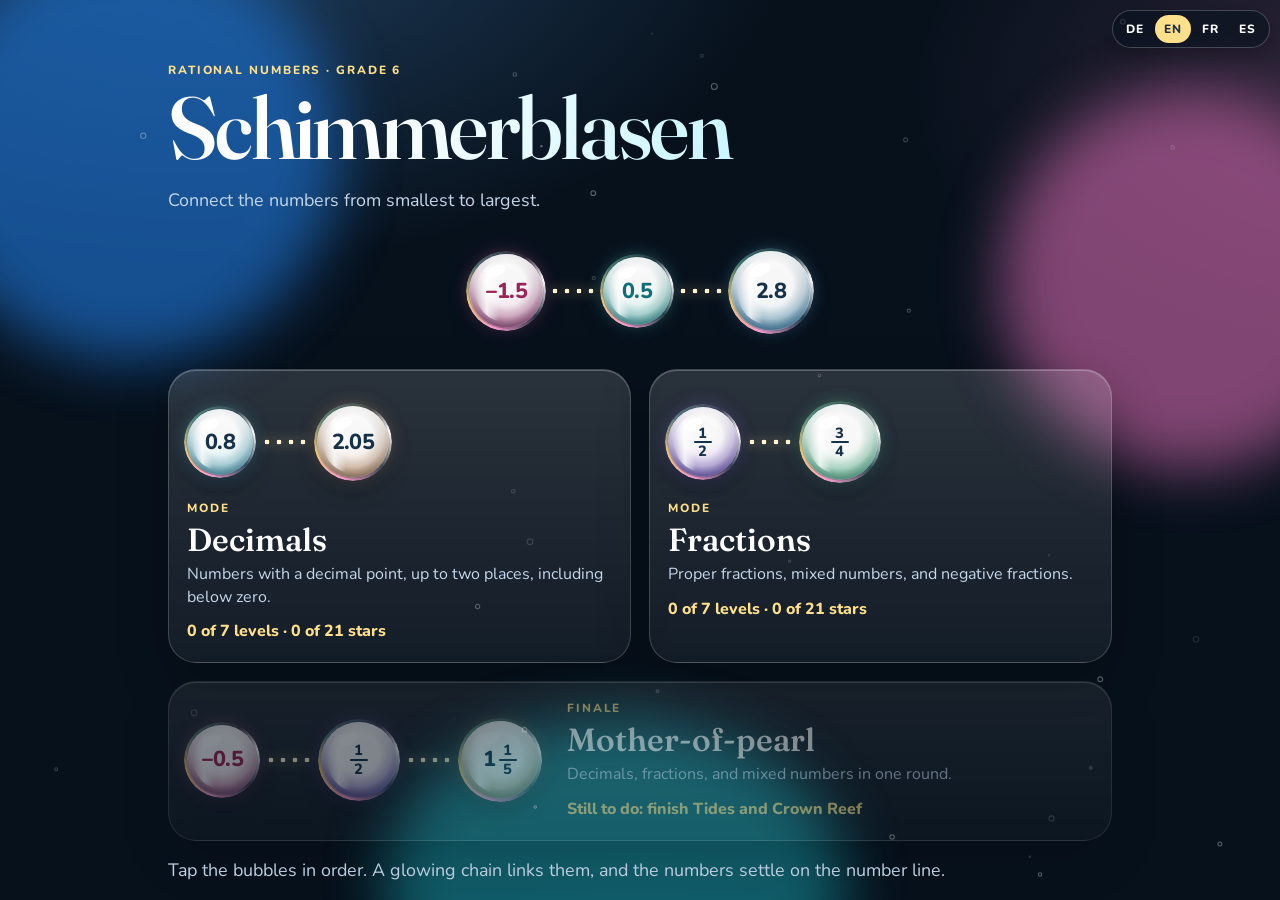
==== Schimmerblasen.html @ 58dea44d "Stelle Schimmerblasen mehrsprachig bereit. Deutsch bleibt die Ausgangssprache. Englisch, Französisch" ====
<!DOCTYPE html>
<!-- Schimmerblasen, eine Datei. Funktioniert ohne weitere Dateien und ohne Internet.
     Schriften: Fraunces (Copyright 2018 The Fraunces Project Authors) und
     Nunito (Copyright 2014 The Nunito Project Authors), SIL Open Font License 1.1.
     https://openfontlicense.org -->
<html lang="de">
<head>
  <meta charset="utf-8">
  <meta name="viewport" content="width=device-width, initial-scale=1">
  <title>Schimmerblasen</title>
  <meta name="description" content="Rationale Zahlen von klein nach groß verbinden. Dezimalzahlen und Brüche, Klasse 6.">
  <link rel="icon" href="data:image/svg+xml,%3Csvg xmlns='http://www.w3.org/2000/svg' viewBox='0 0 32 32'%3E%3Ccircle cx='16' cy='16' r='12' fill='%23e8f7ff' stroke='%23f4c7e4' stroke-width='2'/%3E%3C/svg%3E">
  <style>
@font-face {
  font-family: 'Fraunces';
  font-style: normal;
  font-weight: 100 900;
  font-display: swap;
  src: url([data-uri]) format('woff2');
  unicode-range: U+0000-00FF, U+0131, U+0152-0153, U+02BB-02BC, U+02C6, U+02DA, U+02DC, U+0304, U+0308, U+0329, U+2000-206F, U+20AC, U+2122, U+2191, U+2193, U+2212, U+2215, U+FEFF, U+FFFD;
}
@font-face {
  font-family: 'Nunito';
  font-style: normal;
  font-weight: 200 1000;
  font-display: swap;
  src: url([data-uri]) format('woff2');
  unicode-range: U+0000-00FF, U+0131, U+0152-0153, U+02BB-02BC, U+02C6, U+02DA, U+02DC, U+0304, U+0308, U+0329, U+2000-206F, U+20AC, U+2122, U+2191, U+2193, U+2212, U+2215, U+FEFF, U+FFFD;
}
:root {
  --ink: #f4f8ff;
  --muted: #c5d6ea;
  --gold: #ffe08a;
  --deep: #07111c;
  --font: "Nunito", "Segoe UI", sans-serif;
  --display: "Fraunces", "Palatino Linotype", Palatino, Georgia, serif;
  color-scheme: dark;
}

* { box-sizing: border-box; }

html, body { height: 100%; }

body {
  margin: 0;
  font-family: var(--font);
  color: var(--ink);
  background:
    radial-gradient(1000px 600px at 15% -10%, rgba(80, 150, 220, .35), transparent 60%),
    radial-gradient(900px 520px at 110% 10%, rgba(210, 120, 180, .22), transparent 55%),
    radial-gradient(800px 500px at 50% 120%, rgba(40, 120, 140, .28), transparent 50%),
    var(--deep);
  overflow: hidden;
}

button { font: inherit; cursor: pointer; }
button:disabled { cursor: default; }

:focus-visible {
  outline: 2px solid var(--gold);
  outline-offset: 3px;
}

#motes, .sky { position: fixed; inset: 0; pointer-events: none; }
#motes { z-index: 0; }
.sky { z-index: 0; overflow: hidden; }

.orb {
  position: absolute;
  border-radius: 50%;
  filter: blur(30px);
  opacity: .7;
  animation: drift 32s ease-in-out infinite;
}
.o1 { width: 420px; height: 420px; left: -80px; top: -60px; background: #1d6cc4; }
.o2 { width: 380px; height: 380px; right: -100px; top: 10%; background: #b45c98; animation-delay: -10s; }
.o3 { width: 460px; height: 320px; left: 30%; bottom: -140px; background: #147a86; animation-delay: -18s; }

@keyframes drift {
  0%, 100% { transform: translate(0, 0) scale(1); }
  50% { transform: translate(24px, 18px) scale(1.06); }
}

.screen { position: relative; z-index: 1; height: 100dvh; overflow-x: hidden; overflow-y: auto; }
.screen[hidden] { display: none !important; }

.home-wrap, .levels-wrap {
  width: auto;
  max-width: 980px;
  margin: 0 auto;
  padding: 62px 18px 48px;
}

.eyebrow, .kicker {
  margin: 0;
  letter-spacing: .16em;
  text-transform: uppercase;
  font-size: .74rem;
  font-weight: 800;
  color: var(--gold);
}

h1 {
  margin: 8px 0 0;
  font-family: var(--display);
  font-weight: 560;
  font-size: clamp(3rem, 8vw, 5.5rem);
  max-width: 100%;
  letter-spacing: -0.03em;
  line-height: .95;
  background: linear-gradient(100deg, #fff 10%, #c8f6ff 35%, #ffe6a6 55%, #ffc4e4 78%, #fff 95%);
  background-size: 180% 100%;
  -webkit-background-clip: text;
  background-clip: text;
  color: transparent;
  animation: titleShift 10s ease-in-out infinite;
}

@keyframes titleShift {
  0%, 100% { background-position: 0% 50%; }
  50% { background-position: 100% 50%; }
}

.lead, .how, .fine {
  color: var(--muted);
  font-size: 1.12rem;
  line-height: 1.45;
}

.lead { max-width: 36rem; }

.demo {
  display: flex;
  align-items: center;
  justify-content: center;
  gap: 6px;
  min-height: 120px;
  margin: 8px 0 18px;
}

.demo-link {
  width: 48px;
  height: 10px;
  background: radial-gradient(circle, #fff6d2 2.2px, transparent 2.6px) left center / 12px 10px repeat-x;
  filter: drop-shadow(0 0 6px rgba(255, 220, 150, .8));
}

.modes {
  display: grid;
  grid-template-columns: 1fr 1fr;
  gap: 18px;
  margin-top: 8px;
}

.mode-card {
  text-align: left;
  color: white;
  border-radius: 28px;
  padding: 18px 18px 20px;
  background: linear-gradient(180deg, rgba(255,255,255,.14), rgba(255,255,255,.05));
  border: 1px solid rgba(255,255,255,.18);
  box-shadow: 0 18px 50px rgba(0,0,0,.28), inset 0 1px 0 rgba(255,255,255,.25);
  display: flex;
  flex-direction: column;
  gap: 4px;
  transition: transform .2s ease, border-color .2s ease;
}
.mode-card:hover { transform: translateY(-4px); border-color: rgba(255, 224, 138, .75); }
.card-title { font-family: var(--display); font-size: 2rem; font-weight: 560; }
.card-lead { color: var(--muted); line-height: 1.4; }
.card-meta { margin-top: 8px; font-weight: 800; color: var(--gold); }
.card-row {
  display: flex;
  align-items: center;
  justify-content: center;
  gap: 8px;
  min-height: 108px;
}
.mode-card.finale { grid-column: 1 / -1; }
.mode-card.finale.open { border-color: rgba(255, 224, 138, .75); }
.mode-card.locked { opacity: .5; }
.mode-card:disabled:hover { transform: none; border-color: rgba(255,255,255,.18); }
@media (min-width: 761px) {
  .mode-card.finale {
    display: grid;
    grid-template-columns: auto minmax(0, 1fr);
    grid-template-areas:
      "row kicker"
      "row title"
      "row lead"
      "row meta";
    column-gap: 28px;
    align-items: center;
    padding-right: 32px;
  }
  .mode-card.finale .card-row { grid-area: row; min-width: 280px; }
  .mode-card.finale .kicker { grid-area: kicker; }
  .mode-card.finale .card-title { grid-area: title; }
  .mode-card.finale .card-lead { grid-area: lead; }
  .mode-card.finale .card-meta { grid-area: meta; }
}

.levels-wrap { width: min(760px, calc(100% - 28px)); }
.top {
  display: flex;
  align-items: center;
  gap: 14px;
}
.top h1 {
  font-size: clamp(2rem, 4vw, 3rem);
  animation: none;
  background: none;
  color: white;
  -webkit-text-fill-color: white;
}
.grow { flex: 1; min-width: 0; }
.hud-right { display: flex; align-items: center; gap: 10px; }

.level-list { display: flex; flex-direction: column; gap: 10px; margin-top: 18px; }

.level {
  width: 100%;
  display: grid;
  grid-template-columns: auto 1fr auto;
  grid-template-areas:
    "no name stars"
    "no blurb stars";
  gap: 2px 14px;
  align-items: center;
  text-align: left;
  color: white;
  padding: 14px 16px;
  border-radius: 20px;
  border: 1px solid rgba(255,255,255,.14);
  background: rgba(8, 20, 40, .45);
  box-shadow: inset 0 1px 0 rgba(255,255,255,.12);
}
.level:hover:not(:disabled) { border-color: rgba(255, 224, 138, .7); }
.level.next-up { border-color: rgba(255, 224, 138, .85); box-shadow: 0 0 0 1px rgba(255, 224, 138, .35), 0 10px 30px rgba(0,0,0,.2); }
.level.locked { opacity: .48; }
.lvl-no {
  grid-area: no;
  width: 42px;
  height: 42px;
  border-radius: 50%;
  display: grid;
  place-items: center;
  font-weight: 800;
  background: rgba(255,255,255,.1);
}
.lvl-name { grid-area: name; font-weight: 800; font-size: 1.08rem; }
.lvl-blurb { grid-area: blurb; color: var(--muted); font-size: .95rem; }
.level > .stars { grid-area: stars; }
.pips { grid-area: pips; display: flex; gap: 4px; }
.pips i {
  width: 8px;
  height: 8px;
  border-radius: 50%;
  background: rgba(255,255,255,.16);
  display: block;
}
.pips i.on { background: var(--gold); }

#play {
  display: grid;
  grid-template-rows: auto auto minmax(240px, 1fr) auto auto;
  gap: 8px;
  padding: 54px 16px 14px;
  overflow: hidden;
}
#play h1 { font-size: clamp(1.6rem, 3vw, 2.3rem); margin: 0; animation: none; background: none; color: white; -webkit-text-fill-color: white; }

.goal {
  margin: 0;
  text-align: center;
  font-weight: 800;
  color: #fff6d4;
  text-shadow: 0 2px 10px rgba(0,0,0,.35);
}

.stage {
  position: relative;
  border-radius: 30px;
  overflow: hidden;
  background:
    radial-gradient(ellipse at 50% 30%, rgba(150, 210, 255, .16), transparent 55%),
    radial-gradient(ellipse at 20% 80%, rgba(255, 170, 210, .08), transparent 40%),
    rgba(4, 12, 28, .35);
  box-shadow: inset 0 0 80px rgba(2, 8, 20, .45), inset 0 0 0 1px rgba(255,255,255,.08);
  min-height: 0;
}

#links, #bubbles { position: absolute; inset: 0; }
#links { z-index: 1; width: 100%; height: 100%; overflow: visible; }
#bubbles { z-index: 2; }

.thread {
  fill: none;
  stroke: rgba(255, 236, 190, .55);
  stroke-width: 2;
  stroke-linecap: round;
}
.pearls {
  fill: none;
  stroke: #fff6d2;
  stroke-width: 7;
  stroke-linecap: round;
  stroke-dasharray: .2 15;
  filter: url(#pearlglow);
}

.bubble {
  width: var(--size);
  height: var(--size);
  border: 0;
  border-radius: 50%;
  padding: 0;
  position: relative;
  display: block;
  flex-shrink: 0;
  color: #16324a;
  background:
    radial-gradient(circle at 50% 42%, rgba(255,255,255,.97) 0 36%, rgba(255,255,255,.78) 56%, rgba(232, 246, 255, .35) 72%, rgba(255,255,255,.08) 100%);
  box-shadow:
    inset 0 -14px 18px hsla(var(--hue), 75%, 52%, .33),
    inset 0 10px 14px rgba(255,255,255,.75),
    0 12px 22px rgba(3, 10, 24, .3),
    0 0 18px hsla(var(--hue), 90%, 72%, .35);
  animation: glowPulse 4.8s ease-in-out infinite;
  animation-delay: var(--sheen-delay, 0s);
  -webkit-tap-highlight-color: transparent;
  user-select: none;
}
#bubbles .bubble { position: absolute; left: 0; top: 0; touch-action: manipulation; }
.bubble.deco { animation: wabern 6.5s ease-in-out infinite; animation-delay: var(--sheen-delay, 0s); }
.bubble:hover { filter: brightness(1.04); }
.bubble.is-neg { color: #9c2456; }
.bubble.is-zero { color: #0f6e78; }

.bubble::before {
  content: "";
  position: absolute;
  inset: -3px;
  border-radius: 50%;
  background: conic-gradient(from 30deg,
    rgba(255,255,255,.05),
    #fff 12%,
    rgba(140, 220, 255, .15) 28%,
    rgba(255, 160, 210, .95) 46%,
    rgba(255, 214, 130, .9) 62%,
    rgba(150, 255, 220, .35) 78%,
    rgba(255,255,255,.05));
  -webkit-mask: radial-gradient(circle, transparent 63%, #000 67%);
  mask: radial-gradient(circle, transparent 63%, #000 67%);
  animation: spin var(--spin-dur, 7.5s) linear infinite;
  pointer-events: none;
}
.bubble::after {
  content: "";
  position: absolute;
  width: 28%;
  height: 15%;
  left: 22%;
  top: 16%;
  border-radius: 50%;
  background: rgba(255,255,255,.92);
  transform: rotate(-22deg);
  pointer-events: none;
  z-index: 3;
}
.sheen {
  position: absolute;
  inset: 8%;
  border-radius: 50%;
  overflow: hidden;
  pointer-events: none;
  z-index: 1;
}
.sheen::after {
  content: "";
  position: absolute;
  top: -30%;
  left: 0;
  width: 38%;
  height: 160%;
  background: linear-gradient(90deg, transparent, rgba(255,255,255,.8), transparent);
  animation: sweep 5.2s ease-in-out infinite;
  animation-delay: var(--sheen-delay, 0s);
}
.face {
  position: absolute;
  inset: 0;
  z-index: 4;
  display: flex;
  align-items: center;
  justify-content: center;
  gap: .2em;
  font-weight: 800;
  line-height: 1;
}
.deci, .whole, .sign { font-size: 1.35em; font-variant-numeric: tabular-nums; letter-spacing: -0.03em; }
.stack { display: inline-flex; flex-direction: column; align-items: center; min-width: 1.15em; }
.num, .den { font-size: .92em; padding: 0 .12em; }
.bar { align-self: stretch; height: 2px; margin: 1px 0; border-radius: 1px; background: currentColor; }

.badge {
  display: none;
  position: absolute;
  right: -1px;
  bottom: 1px;
  z-index: 6;
  width: 26px;
  height: 26px;
  border-radius: 50%;
  place-items: center;
  background: radial-gradient(circle at 35% 30%, #fff, #ffe08a 42%, #e2a43a);
  color: #6a4308;
  font-size: 13px;
  font-weight: 800;
  box-shadow: 0 2px 6px rgba(0,0,0,.3);
}
.bubble.linked .badge { display: grid; }
.bubble.linked {
  box-shadow:
    inset 0 0 0 3px rgba(240, 186, 70, .95),
    inset 0 -12px 16px rgba(255, 200, 90, .25),
    0 0 18px rgba(255, 210, 120, .45),
    0 10px 20px rgba(0,0,0,.25);
}
.bubble.hint { z-index: 6; animation: hintPulse .55s ease-in-out 4; }
.bubble.nope {
  animation: none;
  box-shadow: inset 0 0 0 3px rgba(214, 60, 100, .9), 0 0 18px rgba(214, 60, 100, .4);
}

@keyframes spin { to { transform: rotate(360deg); } }
@keyframes sweep {
  0%, 18% { transform: translateX(-40%) rotate(18deg); opacity: 0; }
  32% { opacity: 1; }
  58%, 100% { transform: translateX(280%) rotate(18deg); opacity: 0; }
}
@keyframes glowPulse {
  0%, 100% { filter: saturate(1); }
  50% { filter: saturate(1.18) brightness(1.05); }
}
@keyframes wabern {
  0%, 100% { transform: translate(0, 0); }
  50% { transform: translate(5px, -12px); }
}
@keyframes hintPulse {
  0%, 100% { box-shadow: 0 0 0 0 rgba(255, 224, 138, 0), inset 0 0 0 3px rgba(255, 224, 138, .95); }
  50% { box-shadow: 0 0 0 12px rgba(255, 224, 138, 0), 0 0 26px rgba(255, 224, 138, .9); }
}
@keyframes spark {
  to { transform: translate(var(--dx), var(--dy)) scale(.4); opacity: 0; }
}
.spark {
  position: absolute;
  width: 7px;
  height: 7px;
  margin: -3px 0 0 -3px;
  border-radius: 50%;
  background: white;
  pointer-events: none;
  z-index: 7;
  animation: spark .6s ease-out forwards;
}

.nline { position: relative; height: 74px; }
.nline-label {
  position: absolute;
  left: 0;
  top: 0;
  margin: 0;
  font-size: .68rem;
  letter-spacing: .14em;
  text-transform: uppercase;
  font-weight: 800;
  color: rgba(255,255,255,.45);
}
.track {
  position: absolute;
  left: 0;
  right: 0;
  top: 30px;
  height: 3px;
  border-radius: 99px;
  background: linear-gradient(90deg, transparent, rgba(255,255,255,.78), transparent);
}
.zero {
  position: absolute;
  top: 6px;
  transform: translateX(-50%);
  color: #9ad7d8;
  font-size: 12px;
  font-weight: 800;
}
.zero::after {
  content: "";
  position: absolute;
  left: 50%;
  top: 16px;
  width: 2px;
  height: 16px;
  background: #9ad7d8;
  transform: translateX(-50%);
}
.dot {
  position: absolute;
  top: 24px;
  width: 14px;
  height: 14px;
  margin-left: -7px;
  border-radius: 50%;
  background: radial-gradient(circle at 35% 35%, #fff, #ffe08a);
  box-shadow: 0 0 10px rgba(255, 214, 140, .85);
}
.dot span {
  position: absolute;
  top: 16px;
  left: 50%;
  transform: translateX(-50%);
  font-size: 12px;
  font-weight: 800;
  white-space: nowrap;
  color: #f5f9ff;
  text-shadow: 0 1px 4px rgba(0,0,0,.7);
}

.play-bottom {
  display: grid;
  grid-template-columns: 1fr auto;
  gap: 12px;
  align-items: center;
}
#feedback {
  margin: 0;
  min-height: 2.6em;
  text-align: center;
  font-weight: 800;
  line-height: 1.35;
}
#feedback.coach { color: #d5e6f8; font-weight: 700; }
#feedback.bad { color: #ffc1d0; }
#feedback.info { color: #d5e6f8; }
.actions { display: flex; gap: 8px; }

.hudbtn, .textbtn, .primary, .ghost {
  border-radius: 999px;
  border: 1px solid rgba(255,255,255,.18);
  background: rgba(255,255,255,.08);
  color: white;
  padding: 10px 14px;
  font-weight: 800;
}
.hudbtn:hover, .ghost:hover, .textbtn:hover, .mode-card:hover, .level:hover:not(:disabled) { filter: brightness(1.06); }
.primary {
  background: linear-gradient(180deg, #ffe7a8, #f0b429);
  color: #5c3d08;
  border-color: transparent;
}
.textbtn { background: transparent; color: var(--muted); border-color: transparent; padding-left: 0; }
.hudbtn:disabled { opacity: .45; }

dialog {
  border: 0;
  padding: 0;
  background: transparent;
  color: inherit;
  max-width: none;
}
dialog::backdrop { background: rgba(4, 10, 20, .62); backdrop-filter: blur(8px); }
.done-card {
  width: min(580px, 92vw);
  text-align: center;
  padding: 28px 22px 22px;
  border-radius: 28px;
  background: linear-gradient(180deg, rgba(18, 40, 74, .97), rgba(8, 18, 36, .97));
  border: 1px solid rgba(255,255,255,.16);
  box-shadow: 0 30px 80px rgba(0,0,0,.45);
}
.done-card h2 {
  margin: 6px 0 10px;
  font-family: var(--display);
  font-weight: 560;
  font-size: clamp(2rem, 5vw, 2.8rem);
}
.stars { display: flex; gap: 3px; justify-content: center; }
.star { width: 22px; height: 22px; display: block; }
.stars.big .star { width: 46px; height: 46px; }
.star.on { fill: var(--gold); filter: drop-shadow(0 0 8px rgba(255, 210, 120, .75)); }
.star.off { fill: rgba(255,255,255,.16); }
.stars.big .star.on { animation: pop .5s ease both; }
@keyframes pop { from { transform: scale(.4); opacity: 0; } to { transform: none; opacity: 1; } }

.seq {
  display: flex;
  flex-wrap: wrap;
  gap: 8px 6px;
  justify-content: center;
  align-items: center;
  margin: 14px 0 6px;
}
.token {
  display: inline-flex;
  align-items: center;
  gap: 3px;
  padding: 4px 8px;
  border-radius: 12px;
  background: rgba(255,255,255,.92);
  color: #16324a;
  font-weight: 800;
  line-height: 1;
}
.token.is-neg { color: #9c2456; }
.token.is-zero { color: #0f6e78; }
.token .num, .token .den { font-size: .82rem; }
.token .whole, .token .sign { font-size: 1rem; }
.seq-arrow { color: rgba(255,255,255,.55); font-weight: 800; }
.done-actions { display: flex; flex-wrap: wrap; gap: 8px; justify-content: center; margin-top: 16px; }
.sr {
  position: absolute;
  width: 1px;
  height: 1px;
  padding: 0;
  margin: -1px;
  overflow: hidden;
  clip: rect(0, 0, 0, 0);
  border: 0;
}

.mode-card {
  min-width: 0;
  white-space: normal;
}
.mode-card > *,
.lvl-name,
.lvl-blurb,
.how,
.fine,
.lead {
  min-width: 0;
  max-width: 100%;
}
.card-lead, .lead, .lvl-blurb, .how, .fine { overflow-wrap: break-word; }

@media (max-width: 760px) {
  .modes, .play-bottom { grid-template-columns: 1fr; }
  .home-wrap, .levels-wrap { padding: 56px 16px 40px; }
  .lead, .card-lead, .how, .fine { font-size: 1rem; }
  .card-title { font-size: clamp(1.55rem, 7vw, 2rem); }
  h1 { font-size: clamp(1.7rem, 8vw, 2.7rem); }
  .top { align-items: flex-start; }
  #play .top { align-items: center; gap: 8px; }
  #play .hud-right { flex-direction: column; align-items: flex-end; gap: 4px; }
  #play .hudbtn { padding: 7px 10px; }
  #play .kicker { letter-spacing: .08em; font-size: .66rem; white-space: normal; }
  #play h1 { font-size: clamp(1.02rem, 4.4vw, 1.4rem); white-space: normal; line-height: 1.05; }
  .actions { justify-content: center; }
  .demo .bubble { width: 58px !important; height: 58px !important; font-size: 14px !important; }
  .card-row .bubble { width: 60px !important; height: 60px !important; font-size: 14px !important; }
  .demo-link { width: 26px; }
}

.langs {
  position: fixed;
  z-index: 8;
  top: 10px;
  right: 10px;
  display: flex;
  gap: 2px;
  padding: 4px;
  border-radius: 999px;
  background: rgba(7, 17, 28, .55);
  border: 1px solid rgba(255,255,255,.22);
  box-shadow: 0 8px 24px rgba(0,0,0,.25);
}
.langs button {
  border: 0;
  background: transparent;
  color: white;
  font-weight: 800;
  font-size: .75rem;
  letter-spacing: .08em;
  border-radius: 999px;
  padding: 6px 9px;
}
.langs button.on {
  background: var(--gold);
  color: #1a3144;
}

@media (prefers-reduced-motion: reduce) {
  *, *::before, *::after {
    animation-duration: .01ms !important;
    animation-iteration-count: 1 !important;
    transition-duration: .01ms !important;
  }
}

  </style>
</head>
<body>
  <div class="sky" aria-hidden="true">
    <div class="orb o1"></div>
    <div class="orb o2"></div>
    <div class="orb o3"></div>
  </div>
  <canvas id="motes" aria-hidden="true"></canvas>
  <nav class="langs" id="langs" aria-label="Sprache">
    <button type="button" data-lang="de" lang="de" aria-pressed="true">DE</button>
    <button type="button" data-lang="en" lang="en" aria-pressed="false">EN</button>
    <button type="button" data-lang="fr" lang="fr" aria-pressed="false">FR</button>
    <button type="button" data-lang="es" lang="es" aria-pressed="false">ES</button>
  </nav>

  <section class="screen" id="home" data-screen="home">
    <div class="home-wrap">
      <p class="eyebrow" data-i18n="eyebrow">Rationale Zahlen · Klasse 6</p>
      <h1>Schimmerblasen</h1>
      <p class="lead" data-i18n="lead">Verbinde die Zahlen von der kleinsten zur größten.</p>
      <div class="demo" aria-hidden="true">
        <div class="bubble deco is-neg" style="--size:74px;--hue:330;--sheen-delay:-.4s;--spin-dur:8s">
          <span class="sheen"></span>
          <span class="face"><span class="deci" data-deci="-1.5">−1,5</span></span>
        </div>
        <div class="demo-link"></div>
        <div class="bubble deco is-zero" style="--size:68px;--hue:174;--sheen-delay:-2.2s;--spin-dur:6.5s">
          <span class="sheen"></span>
          <span class="face"><span class="deci" data-deci="0.5">0,5</span></span>
        </div>
        <div class="demo-link"></div>
        <div class="bubble deco" style="--size:80px;--hue:200;--sheen-delay:-3.4s;--spin-dur:9s">
          <span class="sheen"></span>
          <span class="face"><span class="deci" data-deci="2.8">2,8</span></span>
        </div>
      </div>
      <div class="modes">
        <button class="mode-card" type="button" id="open-dezi">
          <span class="card-row" aria-hidden="true">
            <span class="bubble deco" style="--size:66px;--hue:190;--sheen-delay:-1s">
              <span class="sheen"></span>
              <span class="face"><span class="deci" data-deci="0.8">0,8</span></span>
            </span>
            <span class="demo-link"></span>
            <span class="bubble deco" style="--size:72px;--hue:28;--sheen-delay:-2.5s">
              <span class="sheen"></span>
              <span class="face"><span class="deci" data-deci="2.05">2,05</span></span>
            </span>
          </span>
          <span class="kicker" data-i18n="kickerMode">Modus</span>
          <span class="card-title" data-i18n="cardDeziTitle">Dezimalzahlen</span>
          <span class="card-lead" data-i18n="cardDeziLead">Zahlen mit Komma, bis zu zwei Stellen, auch unter null.</span>
          <span class="card-meta" id="meta-dezi"></span>
        </button>
        <button class="mode-card" type="button" id="open-bruch">
          <span class="card-row" aria-hidden="true">
            <span class="bubble deco" style="--size:70px;--hue:262;--sheen-delay:-.8s">
              <span class="sheen"></span>
              <span class="face"><span class="stack"><span class="num">1</span><span class="bar"></span><span class="den">2</span></span></span>
            </span>
            <span class="demo-link"></span>
            <span class="bubble deco" style="--size:76px;--hue:150;--sheen-delay:-2s">
              <span class="sheen"></span>
              <span class="face"><span class="stack"><span class="num">3</span><span class="bar"></span><span class="den">4</span></span></span>
            </span>
          </span>
          <span class="kicker" data-i18n="kickerMode">Modus</span>
          <span class="card-title" data-i18n="cardBruchTitle">Brüche</span>
          <span class="card-lead" data-i18n="cardBruchLead">Echte Brüche, gemischte Zahlen und negative Brüche.</span>
          <span class="card-meta" id="meta-bruch"></span>
        </button>
        <button class="mode-card finale" type="button" id="open-misch">
          <span class="card-row" aria-hidden="true">
            <span class="bubble deco is-neg" style="--size:70px;--hue:330;--sheen-delay:-.6s">
              <span class="sheen"></span>
              <span class="face"><span class="deci" data-deci="-0.5">−0,5</span></span>
            </span>
            <span class="demo-link"></span>
            <span class="bubble deco" style="--size:76px;--hue:262;--sheen-delay:-1.8s">
              <span class="sheen"></span>
              <span class="face"><span class="stack"><span class="num">1</span><span class="bar"></span><span class="den">2</span></span></span>
            </span>
            <span class="demo-link"></span>
            <span class="bubble deco" style="--size:78px;--hue:28;--sheen-delay:-2.6s">
              <span class="sheen"></span>
              <span class="face"><span class="whole">1</span><span class="stack"><span class="num">1</span><span class="bar"></span><span class="den">5</span></span></span>
            </span>
          </span>
          <span class="kicker" data-i18n="kickerFinale">Abschluss</span>
          <span class="card-title" data-i18n="cardMischTitle">Perlmutt</span>
          <span class="card-lead" data-i18n="cardMischLead">Dezimalzahlen, Brüche und gemischte Zahlen in einer Runde.</span>
          <span class="card-meta" id="meta-misch"></span>
        </button>
      </div>
      <p class="how" data-i18n="how">Tippe die Blasen der Reihe nach an. Eine Leuchtkette verbindet sie, und die Zahlen setzen sich auf den Zahlenstrahl.</p>
      <button class="textbtn" type="button" id="reset" data-i18n="reset">Fortschritt löschen</button>
    </div>
  </section>

  <section class="screen" id="levels" data-screen="levels" hidden>
    <div class="levels-wrap">
      <div class="top">
        <button class="hudbtn" type="button" id="back-home" data-i18n="backHome">Start</button>
        <div class="grow">
          <p class="kicker" id="levels-kicker"></p>
          <h1 id="levels-title"></h1>
          <p class="lead" id="levels-lead"></p>
        </div>
      </div>
      <p class="fine" data-i18n="fine">Jeder Fehler und jede Hilfe kostet einen Stern. Drei Sterne gibt es ohne Fehler und ohne Hilfe.</p>
      <div class="level-list" id="level-list"></div>
    </div>
  </section>

  <section class="screen" id="play" data-screen="play" hidden>
    <header class="top">
      <button class="hudbtn" type="button" id="back-levels" data-i18n="backLevels">Level</button>
      <div class="grow">
        <p class="kicker" id="play-kicker"></p>
        <h1 id="play-title"></h1>
      </div>
      <div class="hud-right">
        <div id="live-stars" class="stars" role="img"></div>
        <button class="hudbtn" type="button" id="sound"></button>
      </div>
    </header>
    <p class="goal" id="goal"></p>
    <div class="stage" id="stage">
      <svg id="links" aria-hidden="true">
        <defs>
          <filter id="pearlglow" x="-40%" y="-40%" width="180%" height="180%">
            <feGaussianBlur stdDeviation="1.5" result="b"></feGaussianBlur>
            <feMerge>
              <feMergeNode in="b"></feMergeNode>
              <feMergeNode in="SourceGraphic"></feMergeNode>
            </feMerge>
          </filter>
        </defs>
      </svg>
      <div id="bubbles"></div>
    </div>
    <div class="nline" id="nline" aria-hidden="true"></div>
    <div class="play-bottom">
      <p id="feedback" aria-live="polite"></p>
      <div class="actions">
        <button class="hudbtn" type="button" id="rule" data-i18n="rule">Merksatz</button>
        <button class="hudbtn" type="button" id="hint" data-i18n="hint" title="Hebt die nächste Blase hervor. Kostet einen Stern.">Hilfe</button>
      </div>
    </div>
  </section>

  <dialog id="done">
    <div class="done-card">
      <p class="kicker" id="done-kicker"></p>
      <h2 id="done-title"></h2>
      <div id="done-stars" class="stars big" role="img"></div>
      <p id="done-stats"></p>
      <p id="done-note"></p>
      <p class="fine" id="done-seq-label" data-i18n="seqLabel">Von klein nach groß</p>
      <div id="done-seq" class="seq" aria-hidden="true"></div>
      <p id="done-order" class="sr"></p>
      <div class="done-actions">
        <button class="ghost" type="button" id="done-replay" data-i18n="replay">Nochmal</button>
        <button class="primary" type="button" id="done-next" data-i18n="next">Nächstes Level</button>
        <button class="ghost" type="button" id="done-list" data-i18n="toList">Zur Übersicht</button>
      </div>
    </div>
  </dialog>

  <noscript><p>Zum Spielen muss JavaScript an sein. JavaScript needs to be on to play. JavaScript doit être activé pour jouer. Para jugar, JavaScript tiene que estar activado.</p></noscript>
  <script>
/* Schimmerblasen — interface copy for de, en, fr, es.
   Number speech used by logic.js lives in speech(). */
(function (root) {
  const LANGS = ["de", "en", "fr", "es"];
  let lang = "de";

  const EN_NUM = ["", "one", "two", "three", "four", "five", "six", "seven", "eight", "nine", "ten"];
  const FR_NUM = ["", "un", "deux", "trois", "quatre", "cinq", "six", "sept", "huit", "neuf", "dix"];
  const ES_NUM = ["", "un", "dos", "tres", "cuatro", "cinco", "seis", "siete", "ocho", "nueve", "diez"];

  function word(list, num) {
    return list[num] || String(num);
  }

  function pairWord(table, num, den, fallback) {
    const pair = table[den];
    if (!pair) return fallback(num, den);
    return num === 1 ? pair[0] : pair[1];
  }

  const DE_DEN = {
    3: "Drittel",
    4: "Viertel",
    5: "Fünftel",
    6: "Sechstel",
    7: "Siebtel",
    8: "Achtel",
    9: "Neuntel",
    10: "Zehntel",
    12: "Zwölftel",
    14: "Vierzehntel",
    15: "Fünfzehntel",
    16: "Sechzehntel",
    18: "Achtzehntel",
  };

  const EN_DEN = {
    2: ["half", "halves"],
    3: ["third", "thirds"],
    4: ["quarter", "quarters"],
    5: ["fifth", "fifths"],
    6: ["sixth", "sixths"],
    7: ["seventh", "sevenths"],
    8: ["eighth", "eighths"],
    9: ["ninth", "ninths"],
    10: ["tenth", "tenths"],
    12: ["twelfth", "twelfths"],
    14: ["fourteenth", "fourteenths"],
    15: ["fifteenth", "fifteenths"],
    16: ["sixteenth", "sixteenths"],
    18: ["eighteenth", "eighteenths"],
  };

  const FR_DEN = {
    2: ["demi", "demis"],
    3: ["tiers", "tiers"],
    4: ["quart", "quarts"],
    5: ["cinquième", "cinquièmes"],
    6: ["sixième", "sixièmes"],
    7: ["septième", "septièmes"],
    8: ["huitième", "huitièmes"],
    9: ["neuvième", "neuvièmes"],
    10: ["dixième", "dixièmes"],
    12: ["douzième", "douzièmes"],
    14: ["quatorzième", "quatorzièmes"],
    15: ["quinzième", "quinzièmes"],
    16: ["seizième", "seizièmes"],
    18: ["dix-huitième", "dix-huitièmes"],
  };

  const ES_DEN = {
    2: ["medio", "medios"],
    3: ["tercio", "tercios"],
    4: ["cuarto", "cuartos"],
    5: ["quinto", "quintos"],
    6: ["sexto", "sextos"],
    7: ["séptimo", "séptimos"],
    8: ["octavo", "octavos"],
    9: ["noveno", "novenos"],
    10: ["décimo", "décimos"],
    12: ["doceavo", "doceavos"],
    14: ["catorceavo", "catorceavos"],
    15: ["quinceavo", "quinceavos"],
    16: ["dieciseisavo", "dieciseisavos"],
    18: ["dieciochoavo", "dieciochoavos"],
  };

  const SPEECH = {
    de: {
      minus: "minus",
      comma: "Komma",
      and: "und",
      numWord: function (num) { return num === 1 ? "ein" : String(num); },
      denWord: function (num, den) {
        if (den === 2) return num === 1 ? "Halb" : "Halbe";
        return DE_DEN[den] || den + "tel";
      },
    },
    en: {
      minus: "minus",
      comma: "point",
      and: "and",
      numWord: function (num) { return word(EN_NUM, num); },
      denWord: function (num, den) {
        return pairWord(EN_DEN, num, den, function (n, d) { return d + (n === 1 ? "th" : "ths"); });
      },
    },
    fr: {
      minus: "moins",
      comma: "virgule",
      and: "et",
      numWord: function (num) { return word(FR_NUM, num); },
      denWord: function (num, den) {
        return pairWord(FR_DEN, num, den, function (n, d) { return d + "e"; });
      },
    },
    es: {
      minus: "menos",
      comma: "coma",
      and: "y",
      numWord: function (num) { return word(ES_NUM, num); },
      denWord: function (num, den) {
        return pairWord(ES_DEN, num, den, function (n, d) { return d + "avos"; });
      },
    },
  };

  const MODES = {
    de: {
      dezi: { title: "Dezimalzahlen", lead: "Zahlen mit Komma, bis zu zwei Nachkommastellen." },
      bruch: { title: "Brüche", lead: "Echte Brüche, gemischte Zahlen und negative Brüche." },
      misch: { title: "Gemischt", lead: "Dezimalzahlen und Brüche in einer Runde. Zuerst das Vorzeichen, dann dieselbe Schreibweise." },
    },
    en: {
      dezi: { title: "Decimals", lead: "Numbers with a decimal point, up to two decimal places." },
      bruch: { title: "Fractions", lead: "Proper fractions, mixed numbers, and negative fractions." },
      misch: { title: "Mixed", lead: "Decimals and fractions in one round. Sign first, then the same notation." },
    },
    fr: {
      dezi: { title: "Nombres décimaux", lead: "Des nombres avec une virgule, jusqu'à deux décimales." },
      bruch: { title: "Fractions", lead: "Fractions propres, nombres mixtes et fractions négatives." },
      misch: { title: "Mélangé", lead: "Décimaux et fractions dans une même manche. D'abord le signe, puis la même écriture." },
    },
    es: {
      dezi: { title: "Números decimales", lead: "Números con coma, hasta dos decimales." },
      bruch: { title: "Fracciones", lead: "Fracciones propias, números mixtos y fracciones negativas." },
      misch: { title: "Mezclado", lead: "Decimales y fracciones en una misma ronda. Primero el signo, luego la misma escritura." },
    },
  };

  function L(name, blurb, coach) {
    return { name: name, blurb: blurb, coach: coach };
  }

  const LEVELS = {
    de: {
      dezi: [
        L("Seichte Lagune", "Positive Zahlen mit einer Nachkommastelle.", "Tippe die kleinste Zahl zuerst, danach immer die nächstgrößere."),
        L("Helle Bucht", "Bis zu zwei Stellen nach dem Komma.", "Vergleiche erst die Einer, dann die Zehntel, dann die Hundertstel."),
        L("Nahe Nachbarn", "Die Zahlen liegen eng beieinander.", "Die Zahlen liegen nah beieinander. Vergleiche sie Stelle für Stelle."),
        L("Spiegelwasser", "Jetzt kommen negative Zahlen dazu.", "Negative Zahlen sind kleiner als null. −5 ist kleiner als −1."),
        L("Tiefenriff", "Negative Zahlen mit zwei Nachkommastellen.", "Bei zwei negativen Zahlen ist die weiter von null entfernt die kleinere. −2,4 ist kleiner als −1,8."),
        L("Perlenwirbel", "Ganz nah beieinander, auch unter null.", "Schau genau hin: −0,8 ist kleiner als −0,15, weil −0,8 weiter links liegt."),
        L("Gezeiten", "Viele Zahlen, kleine Abstände, beide Seiten der Null.", "Erst das Vorzeichen, dann die Nachkommastellen. Die kleinste Zahl zuerst."),
      ],
      bruch: [
        L("Klare Tropfen", "Alle Brüche haben denselben Nenner.", "Der Nenner ist bei allen gleich. Der kleinere Zähler ist der kleinere Bruch."),
        L("Stammbrüche", "Der Zähler ist immer 1.", "Der Zähler ist 1. Je größer der Nenner, desto kleiner der Bruch. 1/2 ist größer als 1/8."),
        L("Bunte Nenner", "Zähler und Nenner wechseln.", "Die Nenner sind verschieden. Du kannst über Kreuz vergleichen oder die Brüche gleichnamig machen."),
        L("Über eins", "Unechte Brüche und gemischte Zahlen.", "1 3/4 ist dasselbe wie 7/4. Wandle gemischte Zahlen um, bevor du sie vergleichst."),
        L("Unter null", "Negative Brüche und die Null.", "−3/4 ist kleiner als −1/4. Unter null liegt die kleinere Zahl weiter links."),
        L("Eng beieinander", "Brüche mit knappem Abstand.", "Diese Brüche liegen eng zusammen. Gleichnamig machen hilft beim Vergleichen."),
        L("Kronenriff", "Vorzeichen, gemischte Zahlen und enge Brüche.", "Erst das Vorzeichen. Negative Brüche kommen vor allen positiven."),
      ],
      misch: [
        L("Perlmutt", "Dezimalzahlen, Brüche und gemischte Zahlen zusammen.", "Erst das Vorzeichen. Dann dieselbe Schreibweise: 1/2 ist dasselbe wie 0,5."),
      ],
    },
    en: {
      dezi: [
        L("Shallow Lagoon", "Positive numbers with one decimal place.", "Tap the smallest number first, then each next larger one."),
        L("Bright Bay", "Up to two digits after the decimal point.", "Compare the ones first, then the tenths, then the hundredths."),
        L("Close Neighbors", "The numbers sit close together.", "These numbers sit close together. Compare them place by place."),
        L("Mirror Water", "Negative numbers join in.", "Negative numbers are less than zero. −5 is less than −1."),
        L("Deep Reef", "Negative numbers with two decimal places.", "Of two negative numbers, the one farther from zero is smaller. −2.4 is less than −1.8."),
        L("Pearl Swirl", "Very close together, including below zero.", "Look closely: −0.8 is less than −0.15, because −0.8 is farther to the left."),
        L("Tides", "Many numbers, small gaps, both sides of zero.", "Sign first, then the decimal places. The smallest number comes first."),
      ],
      bruch: [
        L("Clear Drops", "Every fraction has the same denominator.", "The denominator is the same for every one. The smaller numerator is the smaller fraction."),
        L("Unit Fractions", "The numerator is always 1.", "The numerator is 1. The larger the denominator, the smaller the fraction. 1/2 is greater than 1/8."),
        L("Mixed Denominators", "Numerators and denominators change.", "The denominators differ. Compare crosswise, or give the fractions a common denominator."),
        L("Over One", "Improper fractions and mixed numbers.", "1 3/4 is the same as 7/4. Turn mixed numbers into fractions before you compare them."),
        L("Below Zero", "Negative fractions and zero.", "−3/4 is less than −1/4. Below zero, the smaller number lies farther to the left."),
        L("Close Together", "Fractions with a narrow gap.", "These fractions sit close together. A common denominator makes them easier to compare."),
        L("Crown Reef", "Signs, mixed numbers, and close fractions.", "Sign first. Negative fractions come before every positive number."),
      ],
      misch: [
        L("Mother-of-pearl", "Decimals, fractions, and mixed numbers together.", "Sign first. Then the same notation: 1/2 is the same as 0.5."),
      ],
    },
    fr: {
      dezi: [
        L("Lagon peu profond", "Nombres positifs avec une décimale.", "Touche d'abord le plus petit nombre, puis celui juste au-dessus."),
        L("Baie claire", "Jusqu'à deux chiffres après la virgule.", "Compare d'abord les unités, puis les dixièmes, puis les centièmes."),
        L("Voisins proches", "Les nombres sont très proches.", "Ces nombres sont proches. Compare-les chiffre par chiffre."),
        L("Eau miroir", "Les nombres négatifs arrivent.", "Les nombres négatifs sont plus petits que zéro. −5 est plus petit que −1."),
        L("Récif profond", "Nombres négatifs avec deux décimales.", "Entre deux nombres négatifs, le plus éloigné de zéro est le plus petit. −2,4 est plus petit que −1,8."),
        L("Tourbillon de perles", "Tout près les uns des autres, aussi sous zéro.", "Regarde bien : −0,8 est plus petit que −0,15, car −0,8 est plus à gauche."),
        L("Marées", "Beaucoup de nombres, de petits écarts, des deux côtés de zéro.", "D'abord le signe, puis les décimales. Le plus petit nombre en premier."),
      ],
      bruch: [
        L("Gouttes claires", "Toutes les fractions ont le même dénominateur.", "Le dénominateur est le même partout. Le plus petit numérateur est la plus petite fraction."),
        L("Fractions unitaires", "Le numérateur vaut toujours 1.", "Le numérateur vaut 1. Plus le dénominateur est grand, plus la fraction est petite. 1/2 est plus grand que 1/8."),
        L("Dénominateurs variés", "Numérateurs et dénominateurs changent.", "Les dénominateurs changent. Tu peux comparer en croix ou rendre les fractions de même dénominateur."),
        L("Au-delà de 1", "Fractions plus grandes que un et nombres mixtes.", "1 3/4, c'est comme 7/4. Transforme les nombres mixtes avant de les comparer."),
        L("Sous zéro", "Fractions négatives et zéro.", "−3/4 est plus petit que −1/4. Sous zéro, le plus petit nombre est plus à gauche."),
        L("Tout près", "Fractions très proches.", "Ces fractions sont très proches. Un même dénominateur aide à les comparer."),
        L("Récif couronne", "Signes, nombres mixtes et fractions serrées.", "D'abord le signe. Les fractions négatives passent avant toutes les positives."),
      ],
      misch: [
        L("Nacre", "Décimaux, fractions et nombres mixtes ensemble.", "D'abord le signe. Ensuite la même écriture : 1/2, c'est comme 0,5."),
      ],
    },
    es: {
      dezi: [
        L("Laguna poco profunda", "Números positivos con un decimal.", "Toca primero el número más pequeño y después el siguiente."),
        L("Bahía clara", "Hasta dos cifras después de la coma.", "Compara primero las unidades, luego las décimas y después las centésimas."),
        L("Vecinos cercanos", "Los números están muy juntos.", "Estos números están muy cerca. Compáralos cifra por cifra."),
        L("Agua espejo", "Ahora entran los números negativos.", "Los números negativos son menores que cero. −5 es menor que −1."),
        L("Arrecife profundo", "Números negativos con dos decimales.", "Entre dos números negativos, el más alejado de cero es el menor. −2,4 es menor que −1,8."),
        L("Remolino de perlas", "Muy juntos, también bajo cero.", "Fíjate bien: −0,8 es menor que −0,15, porque −0,8 está más a la izquierda."),
        L("Mareas", "Muchos números, poca distancia, a ambos lados del cero.", "Primero el signo, luego los decimales. El número más pequeño va primero."),
      ],
      bruch: [
        L("Gotas claras", "Todas las fracciones tienen el mismo denominador.", "El denominador es el mismo en todas. El numerador más pequeño es la fracción más pequeña."),
        L("Fracciones unitarias", "El numerador siempre es 1.", "El numerador es 1. Cuanto mayor es el denominador, más pequeña es la fracción. 1/2 es mayor que 1/8."),
        L("Denominadores distintos", "Cambian numeradores y denominadores.", "Los denominadores cambian. Puedes comparar en cruz o igualar los denominadores."),
        L("Más de uno", "Fracciones impropias y números mixtos.", "1 3/4 es lo mismo que 7/4. Convierte los números mixtos antes de compararlos."),
        L("Bajo cero", "Fracciones negativas y el cero.", "−3/4 es menor que −1/4. Bajo cero, el número menor está más a la izquierda."),
        L("Muy juntas", "Fracciones con poca distancia.", "Estas fracciones están muy juntas. Igualar el denominador ayuda a compararlas."),
        L("Arrecife corona", "Signos, números mixtos y fracciones cercanas.", "Primero el signo. Las fracciones negativas van antes que todas las positivas."),
      ],
      misch: [
        L("Nácar", "Decimales, fracciones y números mixtos juntos.", "Primero el signo. Después la misma escritura: 1/2 es lo mismo que 0,5."),
      ],
    },
  };

  const TEXT = {
    de: {
      meta: "Rationale Zahlen von klein nach groß verbinden. Dezimalzahlen und Brüche, Klasse 6.",
      eyebrow: "Rationale Zahlen · Klasse 6",
      lead: "Verbinde die Zahlen von der kleinsten zur größten.",
      cardDeziLead: "Zahlen mit Komma, bis zu zwei Stellen, auch unter null.",
      cardBruchLead: "Echte Brüche, gemischte Zahlen und negative Brüche.",
      cardMischLead: "Dezimalzahlen, Brüche und gemischte Zahlen in einer Runde.",
      kickerMode: "Modus",
      kickerFinale: "Abschluss",
      how: "Tippe die Blasen der Reihe nach an. Eine Leuchtkette verbindet sie, und die Zahlen setzen sich auf den Zahlenstrahl.",
      reset: "Fortschritt löschen",
      resetConfirm: "Wirklich löschen?",
      backHome: "Start",
      fine: "Jeder Fehler und jede Hilfe kostet einen Stern. Drei Sterne gibt es ohne Fehler und ohne Hilfe.",
      backLevels: "Level",
      rule: "Merksatz",
      hint: "Hilfe",
      hintTitle: "Hebt die nächste Blase hervor. Kostet einen Stern.",
      hintNext: "Die leuchtende Blase ist die nächste.",
      seqLabel: "Von klein nach groß",
      replay: "Nochmal",
      next: "Nächstes Level",
      toList: "Zur Übersicht",
      choose: "Wähle ein Level",
      nline: "Zahlenstrahl",
      already: "Die Blase ist schon in der Kette.",
      wrongNeg: "Es ist noch eine Zahl unter null frei. Die ist kleiner als jede positive Zahl.",
      wrongBoth: "Beide sind negativ. Die Zahl weiter links ist kleiner. −4 ist kleiner als −1.",
      wrongUnit: "Bei Stammbrüchen ist der größere Nenner der kleinere Bruch.",
      wrongSame: "Gleicher Nenner: Der kleinere Zähler ist der kleinere Bruch.",
      wrongForm: "Wandle in dieselbe Schreibweise um. 1/2 ist dasselbe wie 0,5.",
      wrongClose: "Knapp daneben. Vergleiche noch einmal Stelle für Stelle.",
      wrongBig: "Noch nicht. Diese Zahl ist größer. Suche die kleinste freie Zahl.",
      done3: "Wunderschön sortiert",
      done2: "Gut gelöst",
      done1: "Geschafft",
      noteNew: "Neue Bestleistung.",
      noteHeld: "Bestleistung gehalten.",
      langLabel: "Sprache",
      soundOn: "Ton an",
      soundOff: "Ton aus",
    },
    en: {
      meta: "Connect rational numbers from smallest to largest. Decimals and fractions, grade 6.",
      eyebrow: "Rational numbers · Grade 6",
      lead: "Connect the numbers from smallest to largest.",
      cardDeziLead: "Numbers with a decimal point, up to two places, including below zero.",
      cardBruchLead: "Proper fractions, mixed numbers, and negative fractions.",
      cardMischLead: "Decimals, fractions, and mixed numbers in one round.",
      kickerMode: "Mode",
      kickerFinale: "Finale",
      how: "Tap the bubbles in order. A glowing chain links them, and the numbers settle on the number line.",
      reset: "Clear progress",
      resetConfirm: "Really clear?",
      backHome: "Home",
      fine: "Each mistake and each hint costs one star. Three stars means no mistakes and no hints.",
      backLevels: "Levels",
      rule: "Rule",
      hint: "Hint",
      hintTitle: "Highlights the next bubble. Costs one star.",
      hintNext: "The glowing bubble is the next one.",
      seqLabel: "From small to large",
      replay: "Again",
      next: "Next level",
      toList: "Back to list",
      choose: "Choose a level",
      nline: "Number line",
      already: "That bubble is already in the chain.",
      wrongNeg: "A number below zero is still free. It is smaller than every positive number.",
      wrongBoth: "Both are negative. The number farther left is smaller. −4 is less than −1.",
      wrongUnit: "For unit fractions, the larger denominator is the smaller fraction.",
      wrongSame: "Same denominator: the smaller numerator is the smaller fraction.",
      wrongForm: "Rewrite them in the same notation. 1/2 is the same as 0.5.",
      wrongClose: "Very close. Compare them again, place by place.",
      wrongBig: "Not yet. This number is larger. Look for the smallest number still free.",
      done3: "Beautifully sorted",
      done2: "Well solved",
      done1: "Done",
      noteNew: "New best.",
      noteHeld: "Best score kept.",
      langLabel: "Language",
      soundOn: "Sound on",
      soundOff: "Sound off",
    },
    fr: {
      meta: "Relie des nombres rationnels du plus petit au plus grand. Décimaux et fractions, 6e.",
      eyebrow: "Nombres rationnels · 6e",
      lead: "Relie les nombres du plus petit au plus grand.",
      cardDeziLead: "Nombres à virgule, jusqu'à deux décimales, aussi sous zéro.",
      cardBruchLead: "Fractions propres, nombres mixtes et fractions négatives.",
      cardMischLead: "Décimaux, fractions et nombres mixtes dans une même manche.",
      kickerMode: "Mode",
      kickerFinale: "Final",
      how: "Touche les bulles dans l'ordre. Une chaîne lumineuse les relie, et les nombres se posent sur la droite graduée.",
      reset: "Effacer la progression",
      resetConfirm: "Vraiment effacer ?",
      backHome: "Accueil",
      fine: "Chaque erreur et chaque aide coûtent une étoile. Trois étoiles, c'est sans erreur et sans aide.",
      backLevels: "Niveaux",
      rule: "Mémo",
      hint: "Aide",
      hintTitle: "Montre la bulle suivante. Coûte une étoile.",
      hintNext: "La bulle qui brille est la suivante.",
      seqLabel: "Du plus petit au plus grand",
      replay: "Encore",
      next: "Niveau suivant",
      toList: "Vers la liste",
      choose: "Choisis un niveau",
      nline: "Droite graduée",
      already: "Cette bulle est déjà dans la chaîne.",
      wrongNeg: "Il reste un nombre sous zéro. Il est plus petit que chaque nombre positif.",
      wrongBoth: "Les deux sont négatifs. Le nombre le plus à gauche est le plus petit. −4 est plus petit que −1.",
      wrongUnit: "Pour les fractions unitaires, le plus grand dénominateur est la plus petite fraction.",
      wrongSame: "Même dénominateur : le plus petit numérateur est la plus petite fraction.",
      wrongForm: "Écris-les de la même façon. 1/2, c'est comme 0,5.",
      wrongClose: "Tout près. Compare encore, chiffre par chiffre.",
      wrongBig: "Pas encore. Ce nombre est plus grand. Cherche le plus petit nombre encore libre.",
      done3: "Magnifiquement rangé",
      done2: "Bien résolu",
      done1: "Réussi",
      noteNew: "Nouveau record.",
      noteHeld: "Record conservé.",
      langLabel: "Langue",
      soundOn: "Son activé",
      soundOff: "Son coupé",
    },
    es: {
      meta: "Une números racionales de menor a mayor. Decimales y fracciones, 6.º.",
      eyebrow: "Números racionales · 6.º",
      lead: "Une los números del menor al mayor.",
      cardDeziLead: "Números con coma, hasta dos decimales, también bajo cero.",
      cardBruchLead: "Fracciones propias, números mixtos y fracciones negativas.",
      cardMischLead: "Decimales, fracciones y números mixtos en una misma ronda.",
      kickerMode: "Modo",
      kickerFinale: "Final",
      how: "Toca las burbujas en orden. Una cadena luminosa las une, y los números se colocan en la recta numérica.",
      reset: "Borrar el progreso",
      resetConfirm: "¿De verdad borrar?",
      backHome: "Inicio",
      fine: "Cada error y cada ayuda cuestan una estrella. Tres estrellas significa sin errores y sin ayudas.",
      backLevels: "Niveles",
      rule: "Regla",
      hint: "Ayuda",
      hintTitle: "Resalta la burbuja siguiente. Cuesta una estrella.",
      hintNext: "La burbuja que brilla es la siguiente.",
      seqLabel: "De menor a mayor",
      replay: "Otra vez",
      next: "Siguiente nivel",
      toList: "A la lista",
      choose: "Elige un nivel",
      nline: "Recta numérica",
      already: "Esa burbuja ya está en la cadena.",
      wrongNeg: "Todavía queda un número bajo cero. Es menor que cualquier número positivo.",
      wrongBoth: "Los dos son negativos. El número más a la izquierda es el menor. −4 es menor que −1.",
      wrongUnit: "En las fracciones unitarias, el denominador mayor es la fracción menor.",
      wrongSame: "Mismo denominador: el numerador más pequeño es la fracción más pequeña.",
      wrongForm: "Escríbelos de la misma forma. 1/2 es lo mismo que 0,5.",
      wrongClose: "Muy cerca. Compáralos otra vez, cifra por cifra.",
      wrongBig: "Todavía no. Este número es mayor. Busca el menor que aún está libre.",
      done3: "Preciosamente ordenado",
      done2: "Bien resuelto",
      done1: "Conseguido",
      noteNew: "Nueva mejor marca.",
      noteHeld: "Mejor marca conservada.",
      langLabel: "Idioma",
      soundOn: "Sonido sí",
      soundOff: "Sonido no",
    },
  };

  function t(key) {
    if (key === "cardDeziTitle") return mode("dezi").title;
    if (key === "cardBruchTitle") return mode("bruch").title;
    if (key === "cardMischTitle") return level("misch", 0).name;
    const pack = TEXT[lang] || TEXT.de;
    if (pack[key] != null) return pack[key];
    return TEXT.de[key] != null ? TEXT.de[key] : key;
  }

  function mode(id) {
    const pack = MODES[lang] || MODES.de;
    return pack[id] || MODES.de[id] || null;
  }

  function level(modeId, index) {
    const pack = LEVELS[lang] || LEVELS.de;
    const rows = pack[modeId] || LEVELS.de[modeId];
    return rows && rows[index] ? rows[index] : null;
  }

  function decimalSep() {
    return lang === "en" ? "." : ",";
  }

  function summary(done, levels, stars) {
    const max = levels * 3;
    if (lang === "en") {
      return done + " of " + levels + (levels === 1 ? " level" : " levels")
        + " · " + stars + " of " + max + (max === 1 ? " star" : " stars");
    }
    if (lang === "fr") {
      return done + (done === 1 ? " niveau" : " niveaux") + " sur " + levels
        + " · " + stars + (stars === 1 ? " étoile" : " étoiles") + " sur " + max;
    }
    if (lang === "es") {
      return done + " de " + levels + (levels === 1 ? " nivel" : " niveles")
        + " · " + stars + " de " + max + (stars === 1 ? " estrella" : " estrellas");
    }
    return done + " von " + levels + (levels === 1 ? " Level" : " Leveln")
      + " · " + stars + " von " + max + " Sternen";
  }

  function stars(n) {
    if (lang === "en") return n + " of 3 stars";
    if (lang === "fr") return n + (n === 1 ? " étoile sur 3" : " étoiles sur 3");
    if (lang === "es") return n + " de 3 estrellas";
    return n + " von 3 Sternen";
  }

  function starsLeft(n) {
    if (lang === "en") return n + " of 3 stars still possible";
    if (lang === "fr") return n === 1 ? "1 étoile sur 3 encore possible" : n + " étoiles sur 3 encore possibles";
    if (lang === "es") return n === 1 ? "1 de 3 estrellas aún posible" : n + " de 3 estrellas aún posibles";
    return n + " von 3 Sternen noch möglich";
  }

  function lockedBlurb(blurb) {
    const suffix = lang === "en" ? " · not yet" : lang === "fr" ? " · pas encore" : lang === "es" ? " · aún no" : " · noch zu";
    return blurb + suffix;
  }

  function lockedMeta(a, b) {
    if (lang === "en") return "Still to do: finish " + a + " and " + b;
    if (lang === "fr") return "Encore à faire : terminer " + a + " et " + b;
    if (lang === "es") return "Aún falta: termina " + a + " y " + b;
    return "Noch zu: " + a + " und " + b + " abschließen";
  }

  function goal(step, total) {
    const rows = {
      de: ["Suche die kleinste Zahl.", "Suche die nächstgrößere Zahl.", "Jetzt die größte der übrigen Zahlen."],
      en: ["Find the smallest number.", "Find the next larger number.", "Now the largest of the numbers left."],
      fr: ["Cherche le plus petit nombre.", "Cherche le nombre juste au-dessus.", "Maintenant le plus grand des nombres restants."],
      es: ["Busca el número más pequeño.", "Busca el número siguiente.", "Ahora el mayor de los que quedan."],
    };
    const row = rows[lang] || rows.de;
    if (step <= 0) return row[0];
    if (step >= total - 1) return row[2];
    return row[1];
  }

  function progress(title, next, total) {
    if (lang === "en") return title + " · " + next + " of " + total;
    if (lang === "fr") return title + " · " + next + " sur " + total;
    if (lang === "es") return title + " · " + next + " de " + total;
    return title + " · " + next + " von " + total;
  }

  function rank(aria, n) {
    if (lang === "en") return aria + ", place " + n;
    if (lang === "fr") return aria + ", rang " + n;
    if (lang === "es") return aria + ", puesto " + n;
    return aria + ", Stelle " + n;
  }

  function doneTitle(earned) {
    if (earned === 3) return t("done3");
    if (earned === 2) return t("done2");
    return t("done1");
  }

  function order(list) {
    if (lang === "en") return "From smallest to largest: " + list;
    if (lang === "fr") return "Du plus petit au plus grand : " + list;
    if (lang === "es") return "De menor a mayor: " + list;
    return "Von klein nach groß: " + list;
  }

  function extraCapstone() {
    if (lang === "en") return " The final level is complete.";
    if (lang === "fr") return " Le niveau final est réussi.";
    if (lang === "es") return " El nivel final está conseguido.";
    return " Das Abschlusslevel ist geschafft.";
  }

  function extraMode() {
    if (lang === "en") return " Every level in this mode is complete.";
    if (lang === "fr") return " Tous les niveaux de ce mode sont réussis.";
    if (lang === "es") return " Todos los niveles de este modo están conseguidos.";
    return " Alle Level in diesem Modus sind geschafft.";
  }

  function extraOpen(name) {
    if (lang === "en") return " " + name + " is open now.";
    if (lang === "fr") return " " + name + " est maintenant ouvert.";
    if (lang === "es") return " " + name + " ya está abierto.";
    return " " + name + " ist jetzt offen.";
  }

  function note(earned, prev) {
    if (earned > prev) return t("noteNew");
    if (earned < prev) {
      if (lang === "en") return "Your best stays at " + prev + (prev === 1 ? " star." : " stars.");
      if (lang === "fr") return "Ton record reste à " + prev + (prev === 1 ? " étoile." : " étoiles.");
      if (lang === "es") return "Tu mejor marca sigue en " + prev + (prev === 1 ? " estrella." : " estrellas.");
      return "Deine Bestleistung bleibt bei " + prev + (prev === 1 ? " Stern." : " Sternen.");
    }
    if (prev > 0) return t("noteHeld");
    return "";
  }

  function statsLine(mistakes, hints, ms) {
    const parts = [countPhrase("mistake", mistakes)];
    if (hints > 0) parts.push(countPhrase("hint", hints));
    const seconds = Math.max(0, Math.round(ms / 1000));
    if (seconds < 60) parts.push(countPhrase("second", seconds));
    else parts.push(Math.floor(seconds / 60) + ":" + String(seconds % 60).padStart(2, "0"));
    return parts.join(" · ");
  }

  function countPhrase(kind, n) {
    const table = {
      mistake: {
        de: ["keine Fehler", "1 Fehler", n + " Fehler"],
        en: ["no mistakes", "1 mistake", n + " mistakes"],
        fr: ["aucune erreur", "1 erreur", n + " erreurs"],
        es: ["ningún error", "1 error", n + " errores"],
      },
      hint: {
        de: ["", "1 Hilfe", n + " Hilfen"],
        en: ["", "1 hint", n + " hints"],
        fr: ["", "1 aide", n + " aides"],
        es: ["", "1 ayuda", n + " ayudas"],
      },
      second: {
        de: ["0 Sekunden", "1 Sekunde", n + " Sekunden"],
        en: ["0 seconds", "1 second", n + " seconds"],
        fr: ["0 seconde", "1 seconde", n + " secondes"],
        es: ["0 segundos", "1 segundo", n + " segundos"],
      },
    };
    const row = table[kind][lang] || table[kind].de;
    if (n === 0) return row[0];
    if (n === 1) return row[1];
    return row[2];
  }

  function sound(on) {
    return on ? t("soundOn") : t("soundOff");
  }

  function formatCanon(canon) {
    const neg = canon.charAt(0) === "-";
    const body = neg ? canon.slice(1) : canon;
    return (neg ? "−" : "") + body.split(".").join(decimalSep());
  }

  function applyStatic() {
    if (typeof document === "undefined") return;
    document.documentElement.lang = lang;
    document.querySelectorAll("[data-i18n]").forEach(function (el) {
      el.textContent = t(el.getAttribute("data-i18n"));
    });
    document.querySelectorAll("[data-deci]").forEach(function (el) {
      el.textContent = formatCanon(el.getAttribute("data-deci"));
    });
    const meta = document.querySelector('meta[name="description"]');
    if (meta) meta.setAttribute("content", t("meta"));
    const nav = document.getElementById("langs");
    if (nav) {
      nav.setAttribute("aria-label", t("langLabel"));
      nav.querySelectorAll("button").forEach(function (btn) {
        const on = btn.getAttribute("data-lang") === lang;
        btn.classList.toggle("on", on);
        btn.setAttribute("aria-pressed", on ? "true" : "false");
      });
    }
  }

  function setLang(next) {
    if (LANGS.indexOf(next) === -1) return;
    lang = next;
  }

  const api = {
    t: t,
    mode: mode,
    level: level,
    decimalSep: decimalSep,
    speech: function () { return SPEECH[lang] || SPEECH.de; },
    summary: summary,
    stars: stars,
    starsLeft: starsLeft,
    lockedBlurb: lockedBlurb,
    lockedMeta: lockedMeta,
    goal: goal,
    progress: progress,
    rank: rank,
    doneTitle: doneTitle,
    order: order,
    extraCapstone: extraCapstone,
    extraMode: extraMode,
    extraOpen: extraOpen,
    note: note,
    statsLine: statsLine,
    sound: sound,
    formatCanon: formatCanon,
    applyStatic: applyStatic,
    setLang: setLang,
    getLang: function () { return lang; },
    langs: LANGS,
  };

  root.SchimmerI18n = api;
  if (typeof module === "object" && module.exports) module.exports = api;
})(typeof globalThis !== "undefined" ? globalThis : this);

  </script>
  <script>
/* Schimmerblasen — rationale Zahlen vergleichen und ordnen (Klasse 6).
   All values stay exact fractions. Decimals are hundredths or tenths. */
(function (root, factory) {
  const api = factory();
  if (typeof module === "object" && module.exports) module.exports = api;
  else root.SchimmerLogic = api;
})(typeof globalThis !== "undefined" ? globalThis : this, function () {
  const MINUS = "−";

  const DEN_WORDS = {
    2: "Halb",
    3: "Drittel",
    4: "Viertel",
    5: "Fünftel",
    6: "Sechstel",
    7: "Siebtel",
    8: "Achtel",
    9: "Neuntel",
    10: "Zehntel",
    12: "Zwölftel",
    14: "Vierzehntel",
    15: "Fünfzehntel",
    16: "Sechzehntel",
    18: "Achtzehntel",
  };

  function gcd(a, b) {
    a = Math.abs(a);
    b = Math.abs(b);
    while (b) {
      const t = a % b;
      a = b;
      b = t;
    }
    return a || 1;
  }

  function reduce(n, d) {
    if (d < 0) {
      n = -n;
      d = -d;
    }
    if (n === 0) return { n: 0, d: 1 };
    const g = gcd(n, d);
    return { n: n / g, d: d / g };
  }

  function shuffle(list) {
    const a = list.slice();
    for (let i = a.length - 1; i > 0; i--) {
      const j = Math.floor(Math.random() * (i + 1));
      const tmp = a[i];
      a[i] = a[j];
      a[j] = tmp;
    }
    return a;
  }

  function compare(a, b) {
    return a.n * b.d - b.n * a.d;
  }

  function numeric(item) {
    return item.n / item.d;
  }

  function separated(a, b, minGap) {
    const left = Math.abs(a.n * b.d - b.n * a.d) * 100000;
    const right = Math.round(minGap * 100000) * a.d * b.d;
    return left >= right;
  }

  function localeApi() {
    const host = typeof globalThis !== "undefined" ? globalThis : null;
    return host && host.SchimmerI18n ? host.SchimmerI18n : null;
  }

  function decimalSep() {
    const api = localeApi();
    return api ? api.decimalSep() : ",";
  }

  function speakMinus() {
    const api = localeApi();
    return api ? api.speech().minus : "minus";
  }

  function speakComma() {
    const api = localeApi();
    return api ? api.speech().comma : "Komma";
  }

  function speakAnd() {
    const api = localeApi();
    return api ? api.speech().and : "und";
  }

  function formatDecimal(n, d) {
    const sign = n < 0 ? MINUS : "";
    const abs = Math.abs(n);
    const ip = Math.floor(abs / d);
    const rem = abs % d;
    const sep = decimalSep();
    if (rem === 0) return sign + String(ip);
    if (d === 100 && rem % 10 === 0) return sign + ip + sep + String(rem / 10);
    const digits = d === 100 ? 2 : 1;
    return sign + ip + sep + String(rem).padStart(digits, "0");
  }

  function ariaDecimal(text) {
    const neg = text.startsWith(MINUS);
    const body = neg ? text.slice(1) : text;
    const parts = body.split(decimalSep());
    let spoken = (neg ? speakMinus() + " " : "") + parts[0];
    if (parts[1]) spoken += " " + speakComma() + " " + parts[1].split("").join(" ");
    return spoken;
  }

  function denWord(num, den) {
    const api = localeApi();
    if (api) return api.speech().denWord(num, den);
    if (den === 2) return num === 1 ? "Halb" : "Halbe";
    return DEN_WORDS[den] || den + "tel";
  }

  function numWord(num) {
    const api = localeApi();
    if (api) return api.speech().numWord(num);
    return num === 1 ? "ein" : String(num);
  }

  function ariaFrac(neg, num, den) {
    return (neg ? speakMinus() + " " : "") + numWord(num) + " " + denWord(num, den);
  }

  function ariaMixed(neg, whole, num, den) {
    return (neg ? speakMinus() + " " : "") + whole + " " + speakAnd() + " " + numWord(num) + " " + denWord(num, den);
  }

  function deciItem(n, d) {
    const text = formatDecimal(n, d);
    return {
      kind: "deci",
      n: n,
      d: d,
      form: "decimal",
      text: text,
      sign: "",
      whole: 0,
      num: 0,
      den: 1,
      isNeg: n < 0,
      isZero: n === 0,
      aria: ariaDecimal(text),
    };
  }

  function makeBruch(n, d, display) {
    const reduced = reduce(n, d);
    n = reduced.n;
    d = reduced.d;
    const neg = n < 0;
    const absN = Math.abs(n);
    const base = {
      kind: "bruch",
      n: n,
      d: d,
      isNeg: neg,
      isZero: n === 0,
      text: "",
      sign: "",
      whole: 0,
      num: 0,
      den: 1,
    };
    if (n === 0 || absN % d === 0) {
      const ip = absN / d;
      const text = (neg ? MINUS : "") + String(ip);
      return Object.assign(base, { form: "integer", text: text, aria: (neg ? speakMinus() + " " : "") + String(ip) });
    }
    if (display === "mixed" && absN > d) {
      const whole = Math.floor(absN / d);
      const rem = absN % d;
      const g = gcd(rem, d);
      const num = rem / g;
      const den = d / g;
      return Object.assign(base, {
        form: "mixed",
        sign: neg ? MINUS : "",
        whole: whole,
        num: num,
        den: den,
        aria: ariaMixed(neg, whole, num, den),
      });
    }
    return Object.assign(base, {
      form: "fraction",
      sign: neg ? MINUS : "",
      num: absN,
      den: d,
      aria: ariaFrac(neg, absN, d),
    });
  }

  function unreducedKs(num, den) {
    const ks = [];
    for (let k = 2; k <= 4; k++) {
      if (num * k <= 16 && den * k <= 16) ks.push(k);
    }
    return ks;
  }

  function integerCount(list) {
    return list.filter((it) => it.n % it.d === 0).length;
  }

  function hundredthsCount(list) {
    return list.filter((it) => it.d === 100 && Math.abs(it.n) % 10 !== 0).length;
  }

  function hasClosePair(list, maxGap) {
    const values = list.map(numeric).sort((a, b) => a - b);
    for (let i = 1; i < values.length; i++) {
      const diff = values[i] - values[i - 1];
      if (diff > 1e-6 && diff <= maxGap + 1e-6) return true;
    }
    return false;
  }

  function deciCandidates(spec) {
    const d = spec.places === 1 ? 10 : 100;
    const lo = Math.ceil(spec.min * d - 1e-6);
    const hi = Math.floor(spec.max * d + 1e-6);
    const out = [];
    for (let n = lo; n <= hi; n++) out.push({ n: n, d: d, kind: "deci" });
    return out;
  }

  function findClosePair(cands, minGap, maxGap) {
    const sorted = cands.slice().sort(compare);
    if (sorted.length < 2) return null;
    const start = Math.floor(Math.random() * sorted.length);
    for (let step = 0; step < sorted.length; step++) {
      const i = (start + step) % sorted.length;
      const a = sorted[i];
      const av = numeric(a);
      for (let j = i + 1; j < sorted.length; j++) {
        const diff = numeric(sorted[j]) - av;
        if (diff > maxGap + 1e-9) break;
        if (diff + 1e-9 >= minGap) return [a, sorted[j]];
      }
    }
    return null;
  }

  function pickSpread(cands, count, minGap, options) {
    const pre = options.pre || [];
    const groups = options.groups || [];
    const accept = options.accept || function () { return true; };
    let gap = minGap;
    for (let relax = 0; relax < 8; relax++) {
      for (let trial = 0; trial < 40; trial++) {
        const picked = pre.slice();
        let failed = false;
        for (let g = 0; g < groups.length; g++) {
          const group = groups[g];
          let need = group.min - picked.filter(group.test).length;
          if (need <= 0) continue;
          const pool = shuffle(group.items);
          for (let k = 0; k < pool.length && need > 0; k++) {
            const it = pool[k];
            if (picked.some((p) => p.n === it.n && p.d === it.d)) continue;
            if (picked.every((p) => separated(p, it, gap))) {
              picked.push(it);
              need--;
            }
          }
          if (need > 0) {
            failed = true;
            break;
          }
        }
        if (failed) continue;
        const pool = shuffle(cands);
        for (let k = 0; k < pool.length && picked.length < count; k++) {
          const it = pool[k];
          if (picked.some((p) => p.n === it.n && p.d === it.d)) continue;
          if (picked.every((p) => separated(p, it, gap))) picked.push(it);
        }
        if (picked.length < count) continue;
        const slice = picked.slice(0, count);
        if (accept(slice)) return slice;
      }
      gap *= 0.82;
    }
    return null;
  }

  function allTightChains(cands, count, minGap, spanLimit) {
    const sorted = cands.slice().sort(compare);
    const chains = [];
    for (let i = 0; i < sorted.length; i++) {
      const picked = [sorted[i]];
      for (let j = i + 1; j < sorted.length && picked.length < count; j++) {
        if (separated(picked[picked.length - 1], sorted[j], minGap)) picked.push(sorted[j]);
      }
      if (picked.length === count) {
        const span = numeric(picked[picked.length - 1]) - numeric(picked[0]);
        if (span <= spanLimit + 1e-9) chains.push(picked);
      }
    }
    return chains;
  }

  function pickTight(cands, count, minGap, spanLimit, accept) {
    let gap = minGap;
    let span = spanLimit;
    for (let relax = 0; relax < 7; relax++) {
      const chains = shuffle(allTightChains(cands, count, gap, span));
      for (let i = 0; i < chains.length; i++) {
        if (accept(chains[i])) return chains[i];
      }
      gap *= 0.85;
      span *= 1.15;
    }
    return null;
  }

  function acceptDeci(spec, list) {
    if (spec.maxIntegers != null && integerCount(list) > spec.maxIntegers) return false;
    if (spec.minHundredths && hundredthsCount(list) < spec.minHundredths) return false;
    if (spec.minNeg && list.filter((it) => it.n < 0).length < spec.minNeg) return false;
    if (spec.minPos && list.filter((it) => it.n > 0).length < spec.minPos) return false;
    if (spec.anchorZero && !list.some((it) => it.n === 0)) return false;
    if (spec.nearZero && !list.some((it) => {
      const v = Math.abs(numeric(it));
      return v > 0 && v < 1;
    })) return false;
    if (spec.closePair && !hasClosePair(list, spec.closePair)) return false;
    if (spec.positive && list.some((it) => it.n <= 0)) return false;
    return true;
  }

  function genDeci(spec) {
    const cands = deciCandidates(spec);
    const accept = function (list) { return acceptDeci(spec, list); };
    let raw = null;
    if (spec.tight) {
      raw = pickTight(cands, spec.count, spec.minGap, spec.spanLimit, accept);
    } else {
      const pre = [];
      if (spec.anchorZero) {
        const zero = cands.find((it) => it.n === 0);
        if (zero) pre.push(zero);
      }
      if (spec.closePair) {
        let pool = cands;
        if (spec.maxIntegers === 0 || (spec.anchorZero && spec.maxIntegers <= 1)) {
          pool = cands.filter((it) => it.n % it.d !== 0);
        }
        const pair = findClosePair(pool, spec.minGap, spec.closePair);
        if (pair) pre.push(pair[0], pair[1]);
      }
      const groups = [];
      if (spec.minNeg) {
        groups.push({ min: spec.minNeg, test: function (it) { return it.n < 0; }, items: cands.filter((it) => it.n < 0) });
      }
      if (spec.minPos) {
        groups.push({ min: spec.minPos, test: function (it) { return it.n > 0; }, items: cands.filter((it) => it.n > 0) });
      }
      raw = pickSpread(cands, spec.count, spec.minGap, { pre: pre, groups: groups, accept: accept });
    }
    if (!raw) return null;
    return raw.map((it) => deciItem(it.n, it.d));
  }

  function fracPool(dens, nRange) {
    const map = new Map();
    for (let i = 0; i < dens.length; i++) {
      const d = dens[i];
      const bounds = nRange(d);
      for (let n = bounds[0]; n <= bounds[1]; n++) {
        if (n === 0) continue;
        const r = reduce(n, d);
        map.set(r.n + "/" + r.d, { n: r.n, d: r.d, kind: "bruch" });
      }
    }
    return Array.from(map.values());
  }

  function decorate(raw, policy) {
    if (!raw) return null;
    const items = raw.map((r) => ({ n: r.n, d: r.d }));
    const improp = [];
    for (let i = 0; i < items.length; i++) {
      const absN = Math.abs(items[i].n);
      if (absN > items[i].d && absN % items[i].d !== 0) improp.push(i);
    }
    const mixedNeed = policy.minMixed || 0;
    const impropShown = policy.minImproperShown || 0;
    if (improp.length < mixedNeed + impropShown) return null;
    const mixedAt = new Set(shuffle(improp).slice(0, mixedNeed));
    const display = items.map((it) => {
      const absN = Math.abs(it.n);
      if (it.n === 0 || absN % it.d === 0) return "integer";
      return "fraction";
    });
    mixedAt.forEach((index) => {
      display[index] = "mixed";
    });
    const made = items.map((it, i) => makeBruch(it.n, it.d, display[i]));
    const needUn = policy.minUnreduced || 0;
    if (needUn) {
      const opts = [];
      for (let i = 0; i < made.length; i++) {
        if (made[i].form !== "fraction") continue;
        const ks = unreducedKs(made[i].num, made[i].den);
        if (ks.length) opts.push({ i: i, ks: ks });
      }
      if (opts.length < needUn) return null;
      const chosen = shuffle(opts).slice(0, needUn);
      for (let u = 0; u < chosen.length; u++) {
        const pick = chosen[u];
        const k = pick.ks[Math.floor(Math.random() * pick.ks.length)];
        const it = made[pick.i];
        it.num *= k;
        it.den *= k;
        it.aria = ariaFrac(!!it.sign, it.num, it.den);
      }
    }
    return made;
  }

  function genSameDen(count) {
    const den = shuffle([8, 9, 10, 12])[0];
    const nums = shuffle(range(1, den - 1)).slice(0, count);
    return nums.map((n) => {
      const item = makeBruch(n, den, "fraction");
      item.num = n;
      item.den = den;
      item.aria = ariaFrac(false, n, den);
      return item;
    });
  }

  function genUnit(count) {
    const dens = shuffle([2, 3, 4, 5, 6, 7, 8, 9, 10, 12]).slice(0, count);
    return dens.map((d) => makeBruch(1, d, "fraction"));
  }

  function range(a, b) {
    const out = [];
    for (let i = a; i <= b; i++) out.push(i);
    return out;
  }

  function genProper(spec) {
    const pool = fracPool([2, 3, 4, 5, 6, 8, 10], function (d) { return [1, d - 1]; });
    const raw = pickSpread(pool, spec.count, spec.minGap, {
      accept: function (list) {
        return list.every((it) => it.n > 0 && Math.abs(it.n) < it.d);
      },
    });
    return decorate(raw, { minUnreduced: spec.minUnreduced || 0 });
  }

  function genMixedLevel(spec) {
    const pool = fracPool([2, 3, 4, 5, 6, 8], function (d) { return [1, d * 3]; });
    const raw = pickSpread(pool, spec.count, spec.minGap, {
      accept: function (list) {
        if (integerCount(list) > 1) return false;
        const below = list.filter((it) => numeric(it) > 0 && numeric(it) < 1).length;
        const above = list.filter((it) => {
          const a = Math.abs(it.n);
          return a > it.d && a % it.d !== 0;
        }).length;
        return below >= 1 && above >= 3 && list.every((it) => it.n > 0);
      },
    });
    return decorate(raw, { minMixed: 2, minImproperShown: 1, minUnreduced: 1 });
  }

  function genNegative(spec) {
    const pool = fracPool([2, 3, 4, 5, 6, 8], function (d) {
      return [-Math.floor(d * 1.5), Math.floor(d * 1.5)];
    }).filter((it) => it.n % it.d !== 0);
    const zero = { n: 0, d: 1, kind: "bruch" };
    const raw = pickSpread(pool, spec.count, spec.minGap, {
      pre: [zero],
      groups: [
        { min: 3, test: function (it) { return it.n < 0; }, items: pool.filter((it) => it.n < 0) },
        { min: 3, test: function (it) { return it.n > 0; }, items: pool.filter((it) => it.n > 0) },
      ],
      accept: function (list) {
        return integerCount(list) <= 1 && list.some((it) => it.n < 0) && list.some((it) => it.n > 0);
      },
    });
    return decorate(raw, { minMixed: 0, minUnreduced: 0 });
  }

  function genClose(spec) {
    const pool = fracPool([5, 6, 8, 10, 12], function (d) { return [1, Math.floor(d * 1.4)]; });
    const raw = pickTight(pool, spec.count, spec.minGap, spec.spanLimit, function (list) {
      return list.every((it) => it.n > 0);
    });
    return decorate(raw, { minUnreduced: 1 });
  }

  function genCapstone(spec) {
    const pool = fracPool([2, 3, 4, 5, 6, 8, 10], function (d) { return [-2 * d, 2 * d]; })
      .filter((it) => it.n % it.d !== 0);
    const raw = pickSpread(pool, spec.count, spec.minGap, {
      groups: [
        { min: 3, test: function (it) { return it.n < 0; }, items: pool.filter((it) => it.n < 0) },
        { min: 3, test: function (it) { return it.n > 0; }, items: pool.filter((it) => it.n > 0) },
      ],
      accept: function (list) {
        const big = list.filter((it) => Math.abs(it.n) > it.d && Math.abs(it.n) % it.d !== 0).length;
        const neg = list.filter((it) => it.n < 0).length;
        const pos = list.filter((it) => it.n > 0).length;
        return big >= 2 && neg >= 3 && pos >= 3;
      },
    });
    return decorate(raw, { minMixed: 2, minUnreduced: 1 });
  }

  function valueKey(n, d) {
    const reduced = reduce(n, d);
    return reduced.n + "/" + reduced.d;
  }

  function addUnique(list, seen, item) {
    const key = valueKey(item.n, item.d);
    if (seen.has(key)) return;
    seen.add(key);
    list.push(item);
  }

  function mischPool() {
    const list = [];
    const seen = new Set();
    [
      [-25, 10], [-15, 10], [-8, 10], [-5, 10], [-35, 100],
      [0, 10],
      [4, 10], [6, 10], [35, 100], [65, 100], [85, 100],
      [15, 10], [25, 10],
    ].forEach((pair) => addUnique(list, seen, deciItem(pair[0], pair[1])));
    [
      [-4, 3], [-3, 4], [-2, 3], [-1, 3], [-1, 4], [-3, 8], [-5, 6],
      [1, 5], [1, 4], [1, 3], [1, 2], [3, 8], [2, 3], [3, 4], [4, 5], [5, 6], [7, 8],
    ].forEach((pair) => addUnique(list, seen, makeBruch(pair[0], pair[1], "fraction")));
    [
      [5, 4], [6, 5], [5, 3], [7, 4], [7, 5], [8, 5], [9, 5], [7, 3], [8, 3], [9, 4],
    ].forEach((pair) => addUnique(list, seen, makeBruch(pair[0], pair[1], "mixed")));
    return list;
  }

  function findCrossPair(decimals, others, minGap, maxGap) {
    const left = shuffle(decimals);
    const right = shuffle(others);
    for (let i = 0; i < left.length; i++) {
      for (let j = 0; j < right.length; j++) {
        const diff = Math.abs(numeric(left[i]) - numeric(right[j]));
        if (diff + 1e-9 >= minGap && diff <= maxGap + 1e-9) return [left[i], right[j]];
      }
    }
    return null;
  }

  function hasCrossClose(list, maxGap) {
    for (let i = 0; i < list.length; i++) {
      for (let j = i + 1; j < list.length; j++) {
        if (list[i].kind === list[j].kind) continue;
        const diff = Math.abs(numeric(list[i]) - numeric(list[j]));
        if (diff > 1e-6 && diff <= maxGap + 1e-6) return true;
      }
    }
    return false;
  }

  function genMisch(spec) {
    const pool = mischPool();
    const zero = pool.find((it) => it.n === 0);
    const decimals = pool.filter((it) => it.kind === "deci" && it.n !== 0);
    const hundredths = decimals.filter((it) => it.d === 100 && Math.abs(it.n) % 10 !== 0);
    const fractions = pool.filter((it) => it.form === "fraction");
    const mixed = pool.filter((it) => it.form === "mixed");
    const pair = findCrossPair(decimals, fractions.concat(mixed), spec.minGap, spec.closePair);
    const pre = pair ? [zero, pair[0], pair[1]] : [zero];
    return pickSpread(pool, spec.count, spec.minGap, {
      pre: pre,
      groups: [
        { min: 2, test: function (it) { return it.kind === "deci" && it.n !== 0; }, items: decimals },
        { min: 1, test: function (it) { return it.kind === "deci" && it.d === 100 && Math.abs(it.n) % 10 !== 0; }, items: hundredths },
        { min: 2, test: function (it) { return it.form === "fraction"; }, items: fractions },
        { min: 1, test: function (it) { return it.form === "mixed"; }, items: mixed },
        { min: 2, test: function (it) { return it.n < 0; }, items: pool.filter((it) => it.n < 0) },
        { min: 3, test: function (it) { return it.n > 0; }, items: pool.filter((it) => it.n > 0) },
      ],
      accept: function (list) {
        return list.some((it) => it.n === 0)
          && list.filter((it) => it.kind === "deci" && it.n !== 0).length >= 2
          && list.filter((it) => it.form === "fraction").length >= 2
          && list.filter((it) => it.form === "mixed").length >= 1
          && list.filter((it) => it.n < 0).length >= 2
          && list.filter((it) => it.n > 0).length >= 3
          && list.some((it) => it.kind === "deci" && it.d === 100 && Math.abs(it.n) % 10 !== 0)
          && hasCrossClose(list, spec.closePair);
      },
    });
  }

  function mischFallback() {
    return [
      deciItem(-15, 10),
      makeBruch(-3, 4, "fraction"),
      deciItem(0, 10),
      makeBruch(2, 5, "fraction"),
      deciItem(65, 100),
      makeBruch(3, 4, "fraction"),
      makeBruch(5, 4, "mixed"),
    ];
  }

  const DEZI = [
    {
      name: "Seichte Lagune",
      blurb: "Positive Zahlen mit einer Nachkommastelle.",
      coach: "Tippe die kleinste Zahl zuerst, danach immer die nächstgrößere.",
      count: 5, min: 0.3, max: 9.2, places: 1, minGap: 1, maxIntegers: 1, positive: true,
      build: function () { return genDeci(this); },
    },
    {
      name: "Helle Bucht",
      blurb: "Bis zu zwei Stellen nach dem Komma.",
      coach: "Vergleiche erst die Einer, dann die Zehntel, dann die Hundertstel.",
      count: 6, min: 0.15, max: 9.8, places: 2, minGap: 0.75, maxIntegers: 1, minHundredths: 3, positive: true,
      build: function () { return genDeci(this); },
    },
    {
      name: "Nahe Nachbarn",
      blurb: "Die Zahlen liegen eng beieinander.",
      coach: "Die Zahlen liegen nah beieinander. Vergleiche sie Stelle für Stelle.",
      count: 7, min: 0.4, max: 4.6, places: 2, minGap: 0.16, maxIntegers: 0, minHundredths: 4, positive: true,
      tight: true, spanLimit: 1.9,
      build: function () { return genDeci(this); },
    },
    {
      name: "Spiegelwasser",
      blurb: "Jetzt kommen negative Zahlen dazu.",
      coach: "Negative Zahlen sind kleiner als null. " + MINUS + "5 ist kleiner als " + MINUS + "1.",
      count: 6, min: -6.5, max: 6.5, places: 1, minGap: 0.8, maxIntegers: 2,
      minNeg: 2, minPos: 2, anchorZero: true,
      build: function () { return genDeci(this); },
    },
    {
      name: "Tiefenriff",
      blurb: "Negative Zahlen mit zwei Nachkommastellen.",
      coach: "Bei zwei negativen Zahlen ist die weiter von null entfernt die kleinere. " + MINUS + "2,4 ist kleiner als " + MINUS + "1,8.",
      count: 8, min: -5, max: 5, places: 2, minGap: 0.32, maxIntegers: 1, minHundredths: 3,
      minNeg: 3, minPos: 3, nearZero: true,
      build: function () { return genDeci(this); },
    },
    {
      name: "Perlenwirbel",
      blurb: "Ganz nah beieinander, auch unter null.",
      coach: "Schau genau hin: " + MINUS + "0,8 ist kleiner als " + MINUS + "0,15, weil " + MINUS + "0,8 weiter links liegt.",
      count: 8, min: -3.4, max: 3.4, places: 2, minGap: 0.1, maxIntegers: 1, minHundredths: 4,
      minNeg: 3, minPos: 3, nearZero: true, closePair: 0.22,
      build: function () { return genDeci(this); },
    },
    {
      name: "Gezeiten",
      blurb: "Viele Zahlen, kleine Abstände, beide Seiten der Null.",
      coach: "Erst das Vorzeichen, dann die Nachkommastellen. Die kleinste Zahl zuerst.",
      count: 9, min: -4.8, max: 4.8, places: 2, minGap: 0.08, maxIntegers: 1, minHundredths: 5,
      minNeg: 4, minPos: 4, nearZero: true, closePair: 0.18,
      build: function () { return genDeci(this); },
    },
  ];

  const BRUCH = [
    {
      name: "Klare Tropfen",
      blurb: "Alle Brüche haben denselben Nenner.",
      coach: "Der Nenner ist bei allen gleich. Der kleinere Zähler ist der kleinere Bruch.",
      count: 5, sameDen: true, positive: true,
      build: function () { return genSameDen(this.count); },
    },
    {
      name: "Stammbrüche",
      blurb: "Der Zähler ist immer 1.",
      coach: "Der Zähler ist 1. Je größer der Nenner, desto kleiner der Bruch. 1/2 ist größer als 1/8.",
      count: 6, unit: true, positive: true,
      build: function () { return genUnit(this.count); },
    },
    {
      name: "Bunte Nenner",
      blurb: "Zähler und Nenner wechseln.",
      coach: "Die Nenner sind verschieden. Du kannst über Kreuz vergleichen oder die Brüche gleichnamig machen.",
      count: 6, minGap: 0.08, minUnreduced: 1, positive: true, proper: true,
      build: function () { return genProper(this); },
    },
    {
      name: "Über eins",
      blurb: "Unechte Brüche und gemischte Zahlen.",
      coach: "1 3/4 ist dasselbe wie 7/4. Wandle gemischte Zahlen um, bevor du sie vergleichst.",
      count: 6, minGap: 0.18, minMixed: 2, minUnreduced: 1, minBelow: 1, minAbove: 3, positive: true,
      build: function () { return genMixedLevel(this); },
    },
    {
      name: "Unter null",
      blurb: "Negative Brüche und die Null.",
      coach: MINUS + "3/4 ist kleiner als " + MINUS + "1/4. Unter null liegt die kleinere Zahl weiter links.",
      count: 7, minGap: 0.1, anchorZero: true, minNeg: 3, minPos: 3,
      build: function () { return genNegative(this); },
    },
    {
      name: "Eng beieinander",
      blurb: "Brüche mit knappem Abstand.",
      coach: "Diese Brüche liegen eng zusammen. Gleichnamig machen hilft beim Vergleichen.",
      count: 7, minGap: 0.04, spanLimit: 0.95, minUnreduced: 1, positive: true, tight: true,
      build: function () { return genClose(this); },
    },
    {
      name: "Kronenriff",
      blurb: "Vorzeichen, gemischte Zahlen und enge Brüche.",
      coach: "Erst das Vorzeichen. Negative Brüche kommen vor allen positiven.",
      count: 8, minGap: 0.07, minMixed: 2, minUnreduced: 1, minNeg: 3, minPos: 3, minAbove: 2,
      build: function () { return genCapstone(this); },
    },
  ];

  const MISCH = [
    {
      name: "Perlmutt",
      blurb: "Dezimalzahlen, Brüche und gemischte Zahlen zusammen.",
      coach: "Erst das Vorzeichen. Dann dieselbe Schreibweise: 1/2 ist dasselbe wie 0,5.",
      count: 7, minGap: 0.08, closePair: 0.2,
      build: function () { return genMisch(this); },
    },
  ];

  function deciFallback(index) {
    const sets = [
      [[8, 10], [24, 10], [37, 10], [51, 10], [86, 10]],
      [[25, 100], [140, 100], [275, 100], [405, 100], [650, 100], [820, 100]],
      [[105, 100], [128, 100], [146, 100], [173, 100], [196, 100], [214, 100], [238, 100]],
      [[-45, 10], [-20, 10], [-5, 10], [0, 10], [15, 10], [35, 10]],
      [[-420, 100], [-250, 100], [-80, 100], [-15, 100], [40, 100], [125, 100], [260, 100], [405, 100]],
      [[-305, 100], [-180, 100], [-40, 100], [15, 100], [70, 100], [155, 100], [240, 100], [315, 100]],
      [[-450, 100], [-210, 100], [-75, 100], [-8, 100], [20, 100], [95, 100], [180, 100], [305, 100], [440, 100]],
    ];
    return sets[index].map((pair) => deciItem(pair[0], pair[1]));
  }

  function bruchFallback(index) {
    const sets = [
      [[1, 8], [3, 8], [4, 8], [6, 8], [7, 8]],
      [[1, 2], [1, 3], [1, 4], [1, 5], [1, 6], [1, 8]],
      [[1, 4], [1, 3], [1, 2], [2, 3], [3, 4], [5, 6]],
      [[1, 2], [3, 4], [5, 4], [7, 4], [2, 1], [11, 4]],
      [[-5, 4], [-1, 2], [-1, 4], [0, 1], [1, 3], [3, 4], [5, 4]],
      [[1, 2], [3, 5], [2, 3], [3, 4], [4, 5], [5, 6], [7, 8]],
      [[-7, 4], [-5, 4], [-1, 2], [1, 4], [1, 2], [3, 4], [5, 4], [7, 4]],
    ];
    const displays = [
      ["fraction", "fraction", "fraction", "fraction", "fraction"],
      ["fraction", "fraction", "fraction", "fraction", "fraction", "fraction"],
      ["fraction", "fraction", "fraction", "fraction", "fraction", "fraction"],
      ["fraction", "fraction", "mixed", "mixed", "integer", "mixed"],
      ["fraction", "fraction", "fraction", "integer", "fraction", "fraction", "mixed"],
      ["fraction", "fraction", "fraction", "fraction", "fraction", "fraction", "fraction"],
      ["mixed", "mixed", "fraction", "fraction", "fraction", "fraction", "mixed", "mixed"],
    ];
    return sets[index].map((pair, i) => makeBruch(pair[0], pair[1], displays[index][i]));
  }

  function localizeItem(item) {
    if (item.kind === "deci" || item.form === "decimal") {
      item.text = formatDecimal(item.n, item.d);
      item.aria = ariaDecimal(item.text);
      return item;
    }
    if (item.form === "integer") {
      const neg = item.n < 0;
      const ip = Math.abs(item.n) / item.d;
      item.text = (neg ? MINUS : "") + String(ip);
      item.aria = (neg ? speakMinus() + " " : "") + String(ip);
      return item;
    }
    const neg = item.n < 0;
    if (item.form === "mixed") {
      item.aria = ariaMixed(neg, item.whole, item.num, item.den);
      return item;
    }
    if (item.form === "fraction") {
      item.aria = ariaFrac(neg, item.num, item.den);
      return item;
    }
    return item;
  }

  function shownNumeric(item) {
    if (item.kind === "deci" || item.form === "decimal" || item.form === "integer") {
      return Number(String(item.text).replace(MINUS, "-").replace(",", "."));
    }
    const sign = item.sign ? -1 : 1;
    if (item.form === "mixed") return sign * (item.whole + item.num / item.den);
    return sign * (item.num / item.den);
  }

  function plain(item) {
    if (item.form === "fraction") return (item.sign || "") + item.num + "/" + item.den;
    if (item.form === "mixed") return (item.sign || "") + item.whole + " " + item.num + "/" + item.den;
    return item.text;
  }

  function consistent(item) {
    if (!(item.d > 0) || !Number.isFinite(item.n)) return false;
    const shown = shownNumeric(item);
    if (!Number.isFinite(shown)) return false;
    if (Math.abs(shown - item.n / item.d) > 1e-6) return false;
    if (item.isNeg !== item.n < 0) return false;
    if (item.isZero !== (item.n === 0)) return false;
    if (item.kind === "deci") {
      const bad = decimalSep() === "." ? "," : ".";
      if (String(item.text).includes(bad)) return false;
    }
    return true;
  }

  function finalize(items, isFallback) {
    if (!items || !items.length) throw new Error("leer");
    const out = items.map((it) => Object.assign({}, it, { fallback: isFallback }));
    out.sort(compare);
    for (let i = 1; i < out.length; i++) {
      if (!(compare(out[i - 1], out[i]) < 0)) throw new Error("Reihenfolge");
    }
    for (let i = 0; i < out.length; i++) {
      out[i].rank = i;
      if (!consistent(out[i])) throw new Error("Anzeige passt nicht: " + plain(out[i]));
    }
    return out;
  }

  function buildLevel(mode, index) {
    const level = modes[mode].levels[index];
    let last = "unbekannt";
    for (let i = 0; i < 12; i++) {
      try {
        const items = level.build();
        if (!items || items.length !== level.count) {
          last = "Anzahl";
          continue;
        }
        return finalize(items, false);
      } catch (err) {
        last = err && err.message ? err.message : "Fehler";
      }
    }
    throw new Error(mode + " Level " + (index + 1) + ": " + last);
  }

  function generateLevel(mode, index) {
    try {
      return buildLevel(mode, index);
    } catch (err) {
      const raw = mode === "dezi" ? deciFallback(index) : mode === "bruch" ? bruchFallback(index) : mischFallback();
      return finalize(raw, true);
    }
  }

  const modes = {
    dezi: {
      id: "dezi",
      title: "Dezimalzahlen",
      lead: "Zahlen mit Komma, bis zu zwei Nachkommastellen.",
      levels: DEZI,
    },
    bruch: {
      id: "bruch",
      title: "Brüche",
      lead: "Echte Brüche, gemischte Zahlen und negative Brüche.",
      levels: BRUCH,
    },
    misch: {
      id: "misch",
      title: "Gemischt",
      lead: "Dezimalzahlen und Brüche in einer Runde. Zuerst das Vorzeichen, dann dieselbe Schreibweise.",
      levels: MISCH,
    },
  };

  return {
    modes: modes,
    generateLevel: generateLevel,
    compare: compare,
    numeric: numeric,
    plain: plain,
    shownNumeric: shownNumeric,
    formatDecimal: formatDecimal,
    localizeItem: localizeItem,
  };
});

  </script>
  <script>
(function () {
  const SL = window.SchimmerLogic;
  const I = window.SchimmerI18n;
  const SVGNS = "http://www.w3.org/2000/svg";
  const STORE = "schimmerblasen-v1";
  const MINUS = "−";
  const unlockAll = new URLSearchParams(location.search).has("alle");
  const reduceMotion = window.matchMedia("(prefers-reduced-motion: reduce)").matches;
  const HUES = [188, 204, 164, 258, 328, 28, 210, 286, 142, 48];

  const home = document.getElementById("home");
  const levelsScreen = document.getElementById("levels");
  const play = document.getElementById("play");
  const stage = document.getElementById("stage");
  const bubblesEl = document.getElementById("bubbles");
  const linksSvg = document.getElementById("links");
  const nline = document.getElementById("nline");
  const goalEl = document.getElementById("goal");
  const feedback = document.getElementById("feedback");
  const hintBtn = document.getElementById("hint");
  const dialog = document.getElementById("done");
  const canvas = document.getElementById("motes");
  const motesCtx = canvas.getContext("2d");

  let save = load();
  let game = null;
  let closeAction = "levels";
  let ignoreClose = false;
  let resetArmed = false;
  let audioCtx = null;
  let layoutPending = false;
  let laidSize = { w: 0, h: 0 };

  const motes = Array.from({ length: 32 }, () => ({
    x: Math.random(),
    y: Math.random(),
    r: Math.random() * 2.4 + 0.6,
    s: Math.random() * 0.012 + 0.004,
    a: Math.random() * 0.28 + 0.08,
    w: Math.random() * 0.7 + 0.2,
    p: Math.random() * Math.PI * 2,
  }));

  function emptyStars() {
    const stars = {};
    Object.keys(SL.modes).forEach((mode) => {
      stars[mode] = SL.modes[mode].levels.map(() => 0);
    });
    return stars;
  }

  function chooseLang(raw) {
    const saved = raw && raw.lang;
    if (I && I.langs.indexOf(saved) !== -1) return saved;
    const nav = (navigator.language || "de").toLowerCase().split("-")[0];
    if (I && I.langs.indexOf(nav) !== -1) return nav;
    return "de";
  }

  function load() {
    const fresh = { stars: emptyStars(), sound: true };
    let raw = null;
    try {
      raw = JSON.parse(localStorage.getItem(STORE) || "null");
    } catch (err) {
      raw = null;
    }
    if (raw && typeof raw === "object") {
      const stars = emptyStars();
      Object.keys(stars).forEach((mode) => {
        const incoming = raw.stars && Array.isArray(raw.stars[mode]) ? raw.stars[mode] : [];
        stars[mode] = stars[mode].map((_, i) => {
          const v = incoming[i];
          return v >= 1 && v <= 3 ? v : 0;
        });
      });
      fresh.stars = stars;
      fresh.sound = raw.sound !== "off";
    }
    if (I) I.setLang(chooseLang(raw));
    return fresh;
  }

  function persist() {
    const data = {
      stars: save.stars,
      sound: save.sound ? "on" : "off",
    };
    if (I) data.lang = I.getLang();
    localStorage.setItem(STORE, JSON.stringify(data));
  }

  function levelCopy(mode, index) {
    const level = SL.modes[mode].levels[index];
    const copy = I && I.level(mode, index);
    if (!copy) return { name: level.name, blurb: level.blurb, coach: level.coach };
    return copy;
  }

  function modeCopy(mode) {
    const spec = SL.modes[mode];
    const copy = I && I.mode(mode);
    if (!copy) return { title: spec.title, lead: spec.lead };
    return copy;
  }

  function currentMode() {
    const parts = location.hash.replace(/^#\/?/, "").split("/").filter(Boolean);
    return SL.modes[parts[0]] ? parts[0] : null;
  }

  function capstoneOpen() {
    if (unlockAll) return true;
    const dezi = save.stars.dezi;
    const bruch = save.stars.bruch;
    return dezi[dezi.length - 1] > 0 && bruch[bruch.length - 1] > 0;
  }

  function unlocked(mode, index) {
    if (unlockAll) return true;
    if (mode === "misch") return capstoneOpen();
    if (index === 0) return true;
    return save.stars[mode][index - 1] > 0;
  }

  function show(name) {
    home.hidden = name !== "home";
    levelsScreen.hidden = name !== "levels";
    play.hidden = name !== "play";
  }

  function go(hash) {
    const next = "#" + hash;
    if (location.hash === next) route();
    else location.hash = next;
  }

  function route() {
    const parts = location.hash.replace(/^#\/?/, "").split("/").filter(Boolean);
    const mode = parts[0];
    if (!SL.modes[mode]) {
      show("home");
      renderHome();
      document.title = "Schimmerblasen";
      return;
    }
    if (parts[1] && /^\d+$/.test(parts[1])) {
      const index = Number(parts[1]) - 1;
      const count = SL.modes[mode].levels.length;
      if (index >= 0 && index < count && unlocked(mode, index)) {
        startLevel(mode, index);
        return;
      }
    }
    show("levels");
    renderLevels(mode);
  }

  function summary(mode) {
    const stars = save.stars[mode];
    const done = stars.filter((n) => n > 0).length;
    const total = stars.reduce((a, b) => a + b, 0);
    if (I) return I.summary(done, stars.length, total);
    const levelWord = stars.length === 1 ? "Level" : "Leveln";
    return done + " von " + stars.length + " " + levelWord + " · " + total + " von " + stars.length * 3 + " Sternen";
  }

  function renderHome() {
    document.getElementById("meta-dezi").textContent = summary("dezi");
    document.getElementById("meta-bruch").textContent = summary("bruch");
    const card = document.getElementById("open-misch");
    const open = capstoneOpen();
    card.disabled = !open;
    card.classList.toggle("locked", !open);
    card.classList.toggle("open", open);
    const tides = levelCopy("dezi", SL.modes.dezi.levels.length - 1).name;
    const crown = levelCopy("bruch", SL.modes.bruch.levels.length - 1).name;
    document.getElementById("meta-misch").textContent = open
      ? summary("misch")
      : (I ? I.lockedMeta(tides, crown) : "Noch zu: " + tides + " und " + crown + " abschließen");
  }

  function starSVG(on) {
    const svg = document.createElementNS(SVGNS, "svg");
    svg.setAttribute("viewBox", "0 0 24 24");
    svg.setAttribute("class", "star " + (on ? "on" : "off"));
    svg.setAttribute("aria-hidden", "true");
    const path = document.createElementNS(SVGNS, "path");
    path.setAttribute("d", "M12 2.4 14.7 8.5 21.4 9.2 16.4 13.8 17.8 20.4 12 17.1 6.2 20.4 7.6 13.8 2.6 9.2 9.3 8.5Z");
    svg.appendChild(path);
    return svg;
  }

  function renderStars(host, lit, label, big) {
    host.replaceChildren();
    host.classList.toggle("big", !!big);
    host.setAttribute("aria-label", label);
    for (let i = 0; i < 3; i++) {
      const star = starSVG(i < lit);
      if (big) star.style.animationDelay = i * 0.12 + "s";
      host.appendChild(star);
    }
  }

  function renderLevels(mode) {
    const spec = modeCopy(mode);
    document.getElementById("levels-kicker").textContent = I ? I.t("choose") : "Wähle ein Level";
    document.getElementById("levels-title").textContent = spec.title;
    document.getElementById("levels-lead").textContent = spec.lead;
    document.title = spec.title + " · Schimmerblasen";
    const list = document.getElementById("level-list");
    list.replaceChildren();
    let markedNext = false;
    spec.levels.forEach((level, index) => {
      const open = unlocked(mode, index);
      const best = save.stars[mode][index];
      const btn = document.createElement("button");
      btn.type = "button";
      btn.className = "level" + (open ? "" : " locked");
      btn.disabled = !open;
      if (open && best === 0 && !markedNext) {
        btn.classList.add("next-up");
        markedNext = true;
      }
      const no = document.createElement("span");
      no.className = "lvl-no";
      no.textContent = String(index + 1);
      const copy = levelCopy(mode, index);
      const name = document.createElement("span");
      name.className = "lvl-name";
      name.textContent = copy.name;
      const blurb = document.createElement("span");
      blurb.className = "lvl-blurb";
      blurb.textContent = open ? copy.blurb : (I ? I.lockedBlurb(copy.blurb) : copy.blurb + " · noch zu");
      const stars = document.createElement("span");
      stars.className = "stars";
      const lit = open ? best : 0;
      renderStars(stars, lit, I ? I.stars(lit) : lit + " von 3 Sternen");
      btn.append(no, name, stars, blurb);
      btn.addEventListener("click", () => go("/" + mode + "/" + (index + 1)));
      list.appendChild(btn);
    });
  }

  function shuffle(list) {
    const a = list.slice();
    for (let i = a.length - 1; i > 0; i--) {
      const j = Math.floor(Math.random() * (i + 1));
      const tmp = a[i];
      a[i] = a[j];
      a[j] = tmp;
    }
    return a;
  }

  function buildFace(item) {
    const face = document.createElement("span");
    face.className = "face";
    face.setAttribute("aria-hidden", "true");
    if (item.form === "fraction" || item.form === "mixed") {
      if (item.sign) {
        const sign = document.createElement("span");
        sign.className = "sign";
        sign.textContent = MINUS;
        face.appendChild(sign);
      }
      if (item.form === "mixed") {
        const whole = document.createElement("span");
        whole.className = "whole";
        whole.textContent = String(item.whole);
        face.appendChild(whole);
      }
      face.appendChild(stack(item.num, item.den));
    } else {
      const text = document.createElement("span");
      text.className = "deci";
      text.textContent = item.text;
      face.appendChild(text);
    }
    return face;
  }

  function stack(num, den) {
    const el = document.createElement("span");
    el.className = "stack";
    const n = document.createElement("span");
    n.className = "num";
    n.textContent = String(num);
    const bar = document.createElement("span");
    bar.className = "bar";
    const d = document.createElement("span");
    d.className = "den";
    d.textContent = String(den);
    el.append(n, bar, d);
    return el;
  }

  function fillToken(el, item) {
    el.className = "token" + (item.isNeg ? " is-neg" : "") + (item.isZero ? " is-zero" : "");
    el.replaceChildren();
    if (item.form === "fraction" || item.form === "mixed") {
      if (item.sign) {
        const sign = document.createElement("span");
        sign.className = "sign";
        sign.textContent = MINUS;
        el.appendChild(sign);
      }
      if (item.form === "mixed") {
        const whole = document.createElement("span");
        whole.className = "whole";
        whole.textContent = String(item.whole);
        el.appendChild(whole);
      }
      el.appendChild(stack(item.num, item.den));
    } else {
      el.textContent = item.text;
    }
  }

  function clearLinks() {
    Array.from(linksSvg.children).forEach((node) => {
      if (node.localName !== "defs") node.remove();
    });
  }

  function startLevel(mode, index) {
    const level = SL.modes[mode].levels[index];
    const items = SL.generateLevel(mode, index);
    const hues = shuffle(HUES);
    game = {
      mode: mode,
      index: index,
      level: level,
      items: items,
      next: 0,
      mistakes: 0,
      hints: 0,
      done: false,
      linked: [],
      segments: [],
      bubbles: [],
      t0: performance.now(),
    };
    laidSize = { w: 0, h: 0 };
    const copy = levelCopy(mode, index);
    show("play");
    document.title = copy.name + " · Schimmerblasen";
    document.getElementById("play-title").textContent = copy.name;
    hintBtn.disabled = false;
    bubblesEl.replaceChildren();
    clearLinks();
    const now = performance.now();
    items.forEach((item, i) => {
      const btn = document.createElement("button");
      btn.type = "button";
      btn.className = "bubble" + (item.isNeg ? " is-neg" : "") + (item.isZero ? " is-zero" : "");
      btn.style.setProperty("--hue", String(hues[i % hues.length]));
      btn.style.setProperty("--spin-dur", (6 + (i % 4)) + "s");
      btn.style.setProperty("--sheen-delay", (-i * 0.7) + "s");
      btn.style.opacity = "0";
      btn.setAttribute("aria-label", item.aria);
      const sheen = document.createElement("span");
      sheen.className = "sheen";
      sheen.setAttribute("aria-hidden", "true");
      const badge = document.createElement("span");
      badge.className = "badge";
      badge.setAttribute("aria-hidden", "true");
      btn.append(sheen, buildFace(item), badge);
      btn.addEventListener("click", () => onPick(item));
      bubblesEl.appendChild(btn);
      game.bubbles.push({
        item: item,
        el: btn,
        baseX: 0,
        baseY: 0,
        cx: 0,
        cy: 0,
        size: 90,
        born: now + i * 70,
        spx: 0.65 + (i % 5) * 0.08,
        spy: 0.55 + (i % 4) * 0.07,
        phx: i * 1.3,
        phy: i * 0.9,
        ax: 8 + (i % 3) * 2,
        ay: 9 + (i % 4) * 2,
        shakeUntil: 0,
        popUntil: 0,
      });
    });
    layout();
    renderLine();
    updateHud();
    goalEl.textContent = goalText();
    setFeedback(copy.coach, "coach", "coach");
    updateSoundButton();
  }

  function gridPlace(count, w, h, mode) {
    const cols = Math.max(1, Math.round(Math.sqrt(count * (w / Math.max(h, 1)))));
    const rows = Math.ceil(count / cols);
    const cellW = w / cols;
    const cellH = h / rows;
    const preferred = mode === "dezi" ? 92 : 108;
    const size = Math.max(58, Math.min(preferred, cellW - 26, cellH - 26));
    const amp = Math.max(4, Math.min(12, (Math.min(cellW, cellH) - size) / 5));
    const pts = [];
    for (let i = 0; i < count; i++) {
      const col = i % cols;
      const row = Math.floor(i / cols);
      const inRow = row === rows - 1 ? count - row * cols : cols;
      const offset = (w - inRow * cellW) / 2;
      const slackX = Math.max(0, (cellW - size) / 2 - amp - 4);
      const slackY = Math.max(0, (cellH - size) / 2 - amp - 4);
      const jx = slackX ? ((i * 37) % 100) / 50 * slackX - slackX : 0;
      const jy = slackY ? ((i * 53) % 100) / 50 * slackY - slackY : 0;
      pts.push({
        x: offset + (col + 0.5) * cellW + jx,
        y: (row + 0.5) * cellH + jy,
      });
    }
    return { pts: pts, size: size, amp: amp };
  }

  function layout() {
    if (!game || play.hidden) return;
    const w = stage.clientWidth;
    const h = stage.clientHeight;
    if (w < 40 || h < 40) {
      if (!layoutPending) {
        layoutPending = true;
        requestAnimationFrame(() => {
          layoutPending = false;
          layout();
        });
      }
      return;
    }
    if (Math.abs(w - laidSize.w) < 8 && Math.abs(h - laidSize.h) < 8 && game.bubbles[0].baseX) return;
    laidSize = { w: w, h: h };
    const placed = gridPlace(game.bubbles.length, w, h, game.mode);
    const pts = shuffle(placed.pts);
    const size = placed.size;
    const amp = placed.amp;
    linksSvg.setAttribute("width", String(w));
    linksSvg.setAttribute("height", String(h));
    game.bubbles.forEach((bubble, i) => {
      bubble.baseX = pts[i].x;
      bubble.baseY = pts[i].y;
      bubble.cx = pts[i].x;
      bubble.cy = pts[i].y;
      bubble.size = size;
      bubble.ax = amp;
      bubble.ay = amp * 0.85;
      bubble.el.style.setProperty("--size", size + "px");
      bubble.el.style.fontSize = (size < 90 ? 14 : 16) + "px";
    });
    applyMotion(performance.now());
  }

  function applyMotion(now) {
    if (!game) return;
    const motion = reduceMotion ? 0 : 1;
    for (const bubble of game.bubbles) {
      const age = now - bubble.born;
      let enter = age <= 0 ? 0 : Math.min(1, age / 420);
      enter = 1 - (1 - enter) ** 3;
      let ox = Math.sin(now / 1000 * bubble.spx + bubble.phx) * bubble.ax * motion;
      let oy = Math.cos(now / 1000 * bubble.spy + bubble.phy) * bubble.ay * motion;
      if (bubble.shakeUntil > now) {
        const u = 1 - (bubble.shakeUntil - now) / 460;
        ox += Math.sin(u * Math.PI * 7) * (1 - u) * 8;
      }
      const pop = bubble.popUntil > now ? Math.sin(((bubble.popUntil - now) / 280) * Math.PI) * 0.07 : 0;
      const scale = Math.max(0.001, enter) * (1 + pop);
      const tx = bubble.baseX + ox - bubble.size / 2;
      const ty = bubble.baseY + oy - bubble.size / 2;
      bubble.cx = bubble.baseX + ox;
      bubble.cy = bubble.baseY + oy;
      bubble.el.style.opacity = String(enter);
      bubble.el.style.pointerEvents = enter > 0.85 ? "auto" : "none";
      bubble.el.style.transform = "translate(" + tx + "px, " + ty + "px) scale(" + scale + ")";
    }
    for (const seg of game.segments) {
      const d = curve(seg.a, seg.b, seg.bend);
      seg.thread.setAttribute("d", d);
      seg.pearls.setAttribute("d", d);
    }
  }

  function curve(a, b, bend) {
    const dx = b.cx - a.cx;
    const dy = b.cy - a.cy;
    const len = Math.hypot(dx, dy) || 1;
    const limitX = Math.max(8, stage.clientWidth - 8);
    const limitY = Math.max(8, stage.clientHeight - 8);
    const cx = Math.min(limitX, Math.max(8, (a.cx + b.cx) / 2 + (-dy / len) * bend));
    const cy = Math.min(limitY, Math.max(8, (a.cy + b.cy) / 2 + (dx / len) * bend));
    return "M " + a.cx + " " + a.cy + " Q " + cx + " " + cy + " " + b.cx + " " + b.cy;
  }

  function goalText() {
    const step = game ? game.next : 0;
    const total = game ? game.items.length : 0;
    if (I) return I.goal(step, total);
    if (step <= 0) return "Suche die kleinste Zahl.";
    if (step >= total - 1) return "Jetzt die größte der übrigen Zahlen.";
    return "Suche die nächstgrößere Zahl.";
  }

  function updateHud() {
    const modeTitle = modeCopy(game.mode).title;
    document.getElementById("play-kicker").textContent = I
      ? I.progress(modeTitle, game.next, game.items.length)
      : modeTitle + " · " + game.next + " von " + game.items.length;
    const possible = Math.max(1, 3 - game.mistakes - game.hints);
    renderStars(
      document.getElementById("live-stars"),
      game.done ? Math.max(1, 3 - game.mistakes - game.hints) : possible,
      I ? I.starsLeft(possible) : possible + " von 3 Sternen noch möglich"
    );
  }

  function setFeedback(text, kind, token) {
    feedback.textContent = text;
    feedback.className = kind || "";
    if (game) game.feedbackToken = token != null ? token : (kind || "");
  }

  function wrongMessage(picked, correct) {
    const cv = SL.numeric(correct);
    const pv = SL.numeric(picked);
    const say = function (key, fallback) { return I ? I.t(key) : fallback; };
    if (cv < 0 && pv >= 0) {
      return say("wrongNeg", "Es ist noch eine Zahl unter null frei. Die ist kleiner als jede positive Zahl.");
    }
    if (cv < 0 && pv < 0) {
      return say("wrongBoth", "Beide sind negativ. Die Zahl weiter links ist kleiner. −4 ist kleiner als −1.");
    }
    if (
      correct.kind === "bruch" &&
      correct.num === 1 &&
      picked.num === 1 &&
      correct.form === "fraction" &&
      picked.form === "fraction" &&
      cv > 0 &&
      pv > 0
    ) {
      return say("wrongUnit", "Bei Stammbrüchen ist der größere Nenner der kleinere Bruch.");
    }
    if (
      correct.kind === "bruch" &&
      correct.form === "fraction" &&
      picked.form === "fraction" &&
      correct.den === picked.den
    ) {
      return say("wrongSame", "Gleicher Nenner: Der kleinere Zähler ist der kleinere Bruch.");
    }
    if (
      cv !== 0 && pv !== 0 &&
      (picked.kind !== correct.kind || picked.form !== correct.form) &&
      (picked.kind === "deci" || correct.kind === "deci" || picked.form === "mixed" || correct.form === "mixed")
    ) {
      return say("wrongForm", "Wandle in dieselbe Schreibweise um. 1/2 ist dasselbe wie 0,5.");
    }
    if (pv - cv < 0.35) return say("wrongClose", "Knapp daneben. Vergleiche noch einmal Stelle für Stelle.");
    return say("wrongBig", "Noch nicht. Diese Zahl ist größer. Suche die kleinste freie Zahl.");
  }

  function onPick(item) {
    if (!game || game.done) return;
    const bubble = game.bubbles.find((entry) => entry.item === item);
    if (item.rank < game.next) {
      setFeedback(I ? I.t("already") : "Die Blase ist schon in der Kette.", "info", "info");
      return;
    }
    if (item.rank !== game.next) {
      game.mistakes += 1;
      bubble.shakeUntil = performance.now() + 460;
      bubble.el.classList.add("nope");
      window.setTimeout(() => bubble.el.classList.remove("nope"), 460);
      playBad();
      game.lastWrong = { picked: item, correct: game.items[game.next] };
      setFeedback(wrongMessage(item, game.items[game.next]), "bad", "bad");
      updateHud();
      return;
    }
    connect(bubble);
    game.next += 1;
    playOk();
    setFeedback("", "", "");
    goalEl.textContent = goalText();
    updateHud();
    renderLine();
    if (game.next >= game.items.length) finish();
  }

  function connect(bubble) {
    bubble.el.classList.add("linked");
    bubble.el.classList.remove("hint");
    bubble.el.querySelector(".badge").textContent = String(bubble.item.rank + 1);
    const place = bubble.item.rank + 1;
    bubble.el.setAttribute("aria-label", I ? I.rank(bubble.item.aria, place) : bubble.item.aria + ", Stelle " + place);
    bubble.popUntil = performance.now() + 280;
    game.linked.push(bubble);
    if (game.linked.length >= 2) addSegment(game.linked[game.linked.length - 2], game.linked[game.linked.length - 1]);
    sparkle(bubble);
  }

  function addSegment(a, b) {
    const group = document.createElementNS(SVGNS, "g");
    const thread = document.createElementNS(SVGNS, "path");
    thread.setAttribute("class", "thread");
    const pearls = document.createElementNS(SVGNS, "path");
    pearls.setAttribute("class", "pearls");
    group.append(thread, pearls);
    linksSvg.appendChild(group);
    const bend = (game.segments.length % 2 === 0 ? 1 : -1) * 12;
    game.segments.push({ a: a, b: b, thread: thread, pearls: pearls, bend: bend });
  }

  function sparkle(bubble) {
    for (let i = 0; i < 8; i++) {
      const dot = document.createElement("i");
      dot.className = "spark";
      const angle = Math.random() * Math.PI * 2;
      const dist = 18 + Math.random() * 26;
      dot.style.left = bubble.cx + "px";
      dot.style.top = bubble.cy + "px";
      dot.style.setProperty("--dx", Math.cos(angle) * dist + "px");
      dot.style.setProperty("--dy", Math.sin(angle) * dist + "px");
      bubblesEl.appendChild(dot);
      dot.addEventListener("animationend", () => dot.remove());
    }
  }

  function renderLine() {
    if (!game) return;
    const values = game.items.map(SL.numeric);
    const min = Math.min.apply(null, values);
    const max = Math.max.apply(null, values);
    const span = max - min || 1;
    const pad = span * 0.1;
    const start = min - pad;
    const end = max + pad;
    nline.replaceChildren();
    const label = document.createElement("p");
    label.className = "nline-label";
    label.textContent = I ? I.t("nline") : "Zahlenstrahl";
    const track = document.createElement("div");
    track.className = "track";
    nline.append(label, track);
    if (min < 0 && max > 0) {
      const zero = document.createElement("div");
      zero.className = "zero";
      zero.style.left = ((0 - start) / (end - start)) * 100 + "%";
      zero.textContent = "0";
      nline.appendChild(zero);
    }
    const width = nline.clientWidth || 600;
    const gap = game.mode === "dezi" ? 52 : game.mode === "misch" ? 90 : 78;
    let lastX = -999;
    game.linked.forEach((bubble) => {
      const pct = ((SL.numeric(bubble.item) - start) / (end - start)) * 100;
      const dot = document.createElement("div");
      dot.className = "dot";
      dot.style.left = pct + "%";
      const x = (pct / 100) * width;
      const zeroTick = min < 0 && max > 0 && bubble.item.isZero;
      if (x - lastX > gap && !zeroTick) {
        const caption = document.createElement("span");
        caption.textContent = SL.plain(bubble.item);
        dot.appendChild(caption);
        lastX = x;
      }
      nline.appendChild(dot);
    });
  }

  function finish() {
    game.done = true;
    hintBtn.disabled = true;
    game.earned = Math.max(1, 3 - game.mistakes - game.hints);
    game.prevStars = save.stars[game.mode][game.index];
    save.stars[game.mode][game.index] = Math.max(game.prevStars, game.earned);
    persist();
    game.elapsed = performance.now() - game.t0;
    renderDone();
    renderLine();
    playWin();
    closeAction = "levels";
    dialog.showModal();
  }

  function renderDone() {
    const copy = levelCopy(game.mode, game.index);
    const earned = game.earned;
    const prev = game.prevStars;
    document.getElementById("done-kicker").textContent = copy.name;
    document.getElementById("done-title").textContent = I
      ? I.doneTitle(earned)
      : (earned === 3 ? "Wunderschön sortiert" : earned === 2 ? "Gut gelöst" : "Geschafft");
    renderStars(document.getElementById("done-stars"), earned, I ? I.stars(earned) : earned + " von 3 Sternen", true);
    document.getElementById("done-stats").textContent = I
      ? I.statsLine(game.mistakes, game.hints, game.elapsed)
      : statsLine(game.elapsed);
    document.getElementById("done-note").textContent = I ? I.note(earned, prev) : noteFor(earned, prev);
    const seq = document.getElementById("done-seq");
    seq.replaceChildren();
    game.items.forEach((item, i) => {
      if (i > 0) {
        const arrow = document.createElement("span");
        arrow.className = "seq-arrow";
        arrow.textContent = "→";
        seq.appendChild(arrow);
      }
      const token = document.createElement("span");
      fillToken(token, item);
      seq.appendChild(token);
    });
    const spoken = game.items.map((item) => item.aria).join(", ");
    document.getElementById("done-order").textContent = I ? I.order(spoken) : "Von klein nach groß: " + spoken;
    const last = game.index >= SL.modes[game.mode].levels.length - 1;
    document.getElementById("done-next").hidden = last;
    const all = save.stars[game.mode].every((n) => n > 0);
    let extra = "";
    if (game.mode === "misch" && all) extra = I ? I.extraCapstone() : " Das Abschlusslevel ist geschafft.";
    else if (last && all) extra = I ? I.extraMode() : " Alle Level in diesem Modus sind geschafft.";
    if (game.mode !== "misch" && last && prev === 0 && capstoneOpen()) {
      const finale = levelCopy("misch", 0).name;
      extra += I ? I.extraOpen(finale) : " " + finale + " ist jetzt offen.";
    }
    if (extra) document.getElementById("done-note").textContent += extra;
  }

  function statsLine(ms) {
    const parts = [];
    parts.push(game.mistakes === 0 ? "keine Fehler" : game.mistakes === 1 ? "1 Fehler" : game.mistakes + " Fehler");
    if (game.hints === 1) parts.push("1 Hilfe");
    else if (game.hints > 1) parts.push(game.hints + " Hilfen");
    const seconds = Math.max(0, Math.round(ms / 1000));
    if (seconds < 60) parts.push(seconds === 1 ? "1 Sekunde" : seconds + " Sekunden");
    else parts.push(Math.floor(seconds / 60) + ":" + String(seconds % 60).padStart(2, "0"));
    return parts.join(" · ");
  }

  function noteFor(earned, prev) {
    if (earned > prev) return "Neue Bestleistung.";
    if (earned < prev) return "Deine Bestleistung bleibt bei " + prev + (prev === 1 ? " Stern." : " Sternen.");
    if (prev > 0) return "Bestleistung gehalten.";
    return "";
  }

  function giveHint() {
    if (!game || game.done || game.hints >= 2) return;
    const bubble = game.bubbles.find((entry) => entry.item.rank === game.next);
    if (!bubble) return;
    bubble.el.classList.add("hint");
    window.setTimeout(() => bubble.el.classList.remove("hint"), 2300);
    game.hints += 1;
    if (game.hints >= 2) hintBtn.disabled = true;
    updateHud();
    playHint();
    setFeedback(I ? I.t("hintNext") : "Die leuchtende Blase ist die nächste.", "coach", "hint");
  }

  function updateSoundButton() {
    const btn = document.getElementById("sound");
    btn.textContent = I ? I.sound(save.sound) : (save.sound ? "Ton an" : "Ton aus");
    btn.setAttribute("aria-pressed", save.sound ? "true" : "false");
  }

  function ctx() {
    if (!audioCtx) audioCtx = new (window.AudioContext || window.webkitAudioContext)();
    if (audioCtx.state === "suspended") audioCtx.resume();
    return audioCtx;
  }

  function tone(freq, when, dur, type, gain) {
    if (!save.sound) return;
    const ac = ctx();
    const osc = ac.createOscillator();
    const amp = ac.createGain();
    osc.type = type;
    osc.frequency.value = freq;
    amp.gain.setValueAtTime(gain, when);
    amp.gain.exponentialRampToValueAtTime(0.001, when + dur);
    osc.connect(amp);
    amp.connect(ac.destination);
    osc.start(when);
    osc.stop(when + dur + 0.02);
  }

  function playOk() {
    if (!save.sound) return;
    const t = ctx().currentTime;
    tone(620, t, 0.12, "sine", 0.04);
    tone(930, t + 0.07, 0.16, "sine", 0.035);
  }

  function playBad() {
    if (!save.sound) return;
    tone(196, ctx().currentTime, 0.18, "triangle", 0.03);
  }

  function playHint() {
    if (!save.sound) return;
    tone(740, ctx().currentTime, 0.2, "sine", 0.03);
  }

  function playWin() {
    if (!save.sound) return;
    const t = ctx().currentTime;
    [523, 659, 784, 1046].forEach((freq, i) => tone(freq, t + i * 0.09, 0.22, "sine", 0.04));
  }

  function sizeCanvas() {
    const dpr = Math.min(2, window.devicePixelRatio || 1);
    canvas.width = Math.max(1, Math.floor(window.innerWidth * dpr));
    canvas.height = Math.max(1, Math.floor(window.innerHeight * dpr));
    canvas.style.width = window.innerWidth + "px";
    canvas.style.height = window.innerHeight + "px";
  }

  function drawMotes(now) {
    const dpr = Math.min(2, window.devicePixelRatio || 1);
    const w = canvas.clientWidth;
    const h = canvas.clientHeight;
    motesCtx.setTransform(dpr, 0, 0, dpr, 0, 0);
    motesCtx.clearRect(0, 0, w, h);
    const t = now / 1000;
    for (const mote of motes) {
      const x = ((mote.x + Math.sin(t * mote.w + mote.p) * 0.02) % 1) * w;
      const y = ((mote.y - t * mote.s) % 1 + 1) % 1 * h;
      motesCtx.beginPath();
      motesCtx.arc(x, y, mote.r, 0, Math.PI * 2);
      motesCtx.strokeStyle = "rgba(255,255,255," + mote.a + ")";
      motesCtx.lineWidth = 1.1;
      motesCtx.stroke();
    }
  }

  function loop(now) {
    requestAnimationFrame(loop);
    if (document.hidden) return;
    drawMotes(now);
    if (!game || play.hidden) return;
    applyMotion(now);
  }

  document.getElementById("open-dezi").addEventListener("click", () => go("/dezi"));
  document.getElementById("open-bruch").addEventListener("click", () => go("/bruch"));
  document.getElementById("open-misch").addEventListener("click", () => go("/misch"));
  document.getElementById("back-home").addEventListener("click", () => go("/"));
  document.getElementById("back-levels").addEventListener("click", () => {
    if (game) go("/" + game.mode);
    else go("/");
  });
  document.getElementById("rule").addEventListener("click", () => {
    if (game) setFeedback(levelCopy(game.mode, game.index).coach, "coach", "coach");
  });
  hintBtn.addEventListener("click", giveHint);
  document.getElementById("sound").addEventListener("click", () => {
    save.sound = !save.sound;
    persist();
    updateSoundButton();
    if (save.sound) playOk();
  });
  document.getElementById("reset").addEventListener("click", () => {
    const btn = document.getElementById("reset");
    if (!resetArmed) {
      resetArmed = true;
      btn.textContent = I ? I.t("resetConfirm") : "Wirklich löschen?";
      window.setTimeout(() => {
        if (!resetArmed) return;
        resetArmed = false;
        btn.textContent = I ? I.t("reset") : "Fortschritt löschen";
      }, 2500);
      return;
    }
    save.stars = emptyStars();
    persist();
    resetArmed = false;
    btn.textContent = I ? I.t("reset") : "Fortschritt löschen";
    renderHome();
  });
  document.getElementById("done-replay").addEventListener("click", () => {
    closeAction = "replay";
    dialog.close();
  });
  document.getElementById("done-next").addEventListener("click", () => {
    closeAction = "next";
    dialog.close();
  });
  document.getElementById("done-list").addEventListener("click", () => {
    closeAction = "levels";
    dialog.close();
  });
  dialog.addEventListener("close", () => {
    if (ignoreClose) {
      ignoreClose = false;
      return;
    }
    if (!game) return;
    if (closeAction === "replay") startLevel(game.mode, game.index);
    else if (closeAction === "next") go("/" + game.mode + "/" + (game.index + 2));
    else go("/" + game.mode);
  });
  window.addEventListener("hashchange", () => {
    if (dialog.open) {
      ignoreClose = true;
      dialog.close();
    }
    route();
  });
  document.addEventListener("keydown", (event) => {
    if (event.key === "Escape" && !dialog.open && !play.hidden && game) go("/" + game.mode);
  });
  window.addEventListener("resize", () => {
    sizeCanvas();
    layout();
    if (game && !play.hidden) renderLine();
  });
  if (typeof ResizeObserver === "function") {
    const stageObserver = new ResizeObserver(() => {
      layout();
      if (game && !play.hidden) renderLine();
    });
    stageObserver.observe(stage);
  }

  function refreshLanguage() {
    if (!I) return;
    I.applyStatic();
    document.getElementById("hint").title = I.t("hintTitle");
    updateSoundButton();
    const resetBtn = document.getElementById("reset");
    resetBtn.textContent = resetArmed ? I.t("resetConfirm") : I.t("reset");
    if (!home.hidden) {
      document.title = "Schimmerblasen";
      renderHome();
      return;
    }
    if (!levelsScreen.hidden) {
      const mode = currentMode();
      if (mode) renderLevels(mode);
      return;
    }
    if (!game) return;
    game.items.forEach((item) => SL.localizeItem(item));
    game.bubbles.forEach((bubble) => {
      const face = bubble.el.querySelector(".face");
      if (face) face.replaceWith(buildFace(bubble.item));
      const placed = bubble.item.rank < game.next;
      bubble.el.setAttribute(
        "aria-label",
        placed ? I.rank(bubble.item.aria, bubble.item.rank + 1) : bubble.item.aria
      );
    });
    const copy = levelCopy(game.mode, game.index);
    document.title = copy.name + " · Schimmerblasen";
    document.getElementById("play-title").textContent = copy.name;
    goalEl.textContent = goalText();
    updateHud();
    const token = game.feedbackToken || "";
    if (token === "bad" && game.lastWrong) {
      setFeedback(wrongMessage(game.lastWrong.picked, game.lastWrong.correct), "bad", "bad");
    } else if (token === "info") {
      setFeedback(I.t("already"), "info", "info");
    } else if (token === "hint") {
      setFeedback(I.t("hintNext"), "coach", "hint");
    } else if (token === "coach" || token === "") {
      setFeedback(copy.coach, "coach", "coach");
    }
    renderLine();
    if (dialog.open) renderDone();
  }

  if (I) {
    I.applyStatic();
    document.getElementById("hint").title = I.t("hintTitle");
    document.getElementById("langs").addEventListener("click", (event) => {
      const btn = event.target.closest("button");
      if (!btn) return;
      const next = btn.getAttribute("data-lang");
      if (!next || next === I.getLang()) return;
      I.setLang(next);
      persist();
      refreshLanguage();
    });
  }

  sizeCanvas();
  updateSoundButton();
  requestAnimationFrame(loop);
  route();
})();

  </script>
</body>
</html>
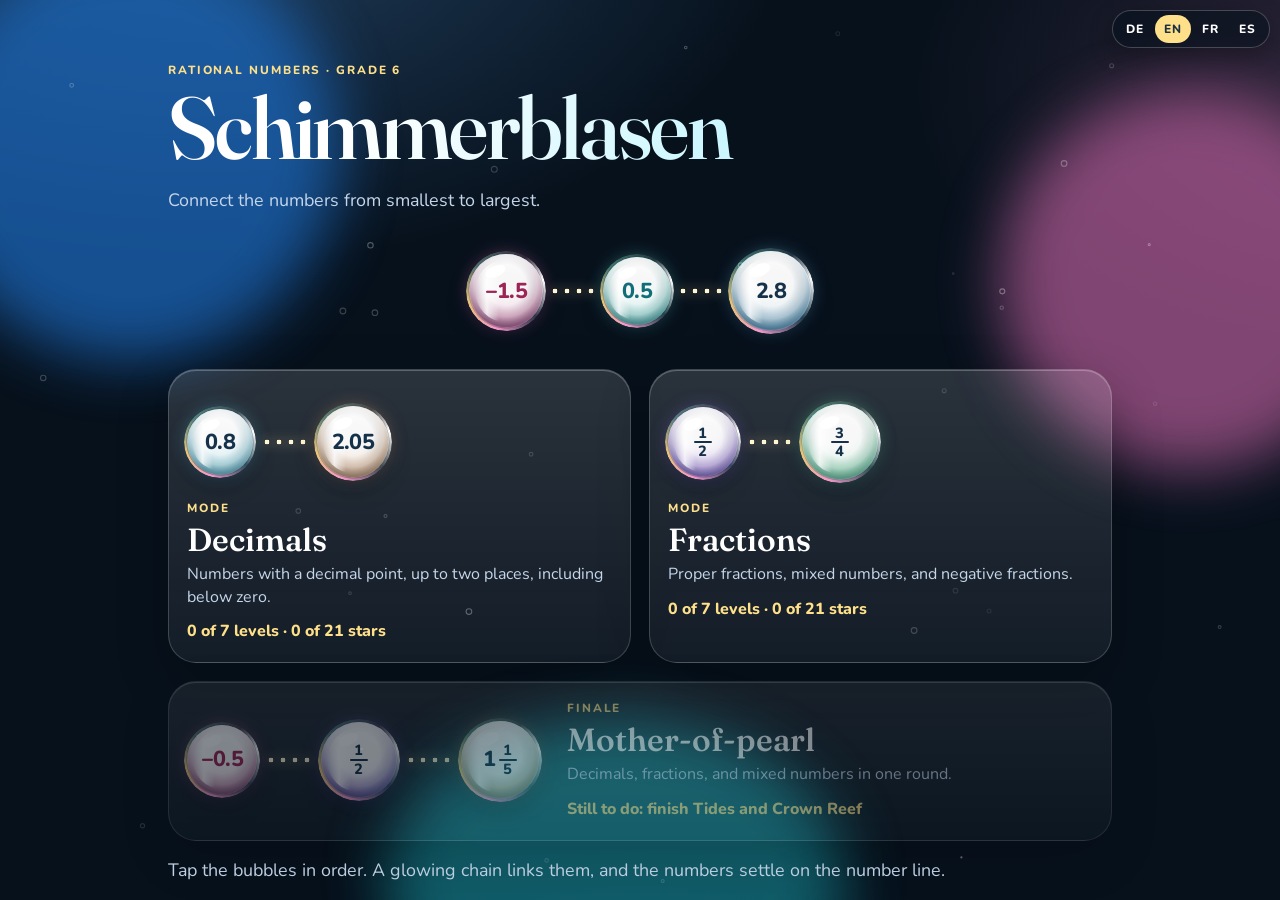
==== commit 15ac34f5: "Korrigiert die leere Levelauswahl. Die Übersicht hat die übersetzten Titel statt der Leveldaten gele" ====
--- a/Schimmerblasen.html
+++ b/Schimmerblasen.html
@@ -2652,11 +2652,12 @@
   }
 
   function renderLevels(mode) {
-    const spec = modeCopy(mode);
+    const spec = SL.modes[mode];
+    const copy = modeCopy(mode);
     document.getElementById("levels-kicker").textContent = I ? I.t("choose") : "Wähle ein Level";
-    document.getElementById("levels-title").textContent = spec.title;
-    document.getElementById("levels-lead").textContent = spec.lead;
-    document.title = spec.title + " · Schimmerblasen";
+    document.getElementById("levels-title").textContent = copy.title;
+    document.getElementById("levels-lead").textContent = copy.lead;
+    document.title = copy.title + " · Schimmerblasen";
     const list = document.getElementById("level-list");
     list.replaceChildren();
     let markedNext = false;
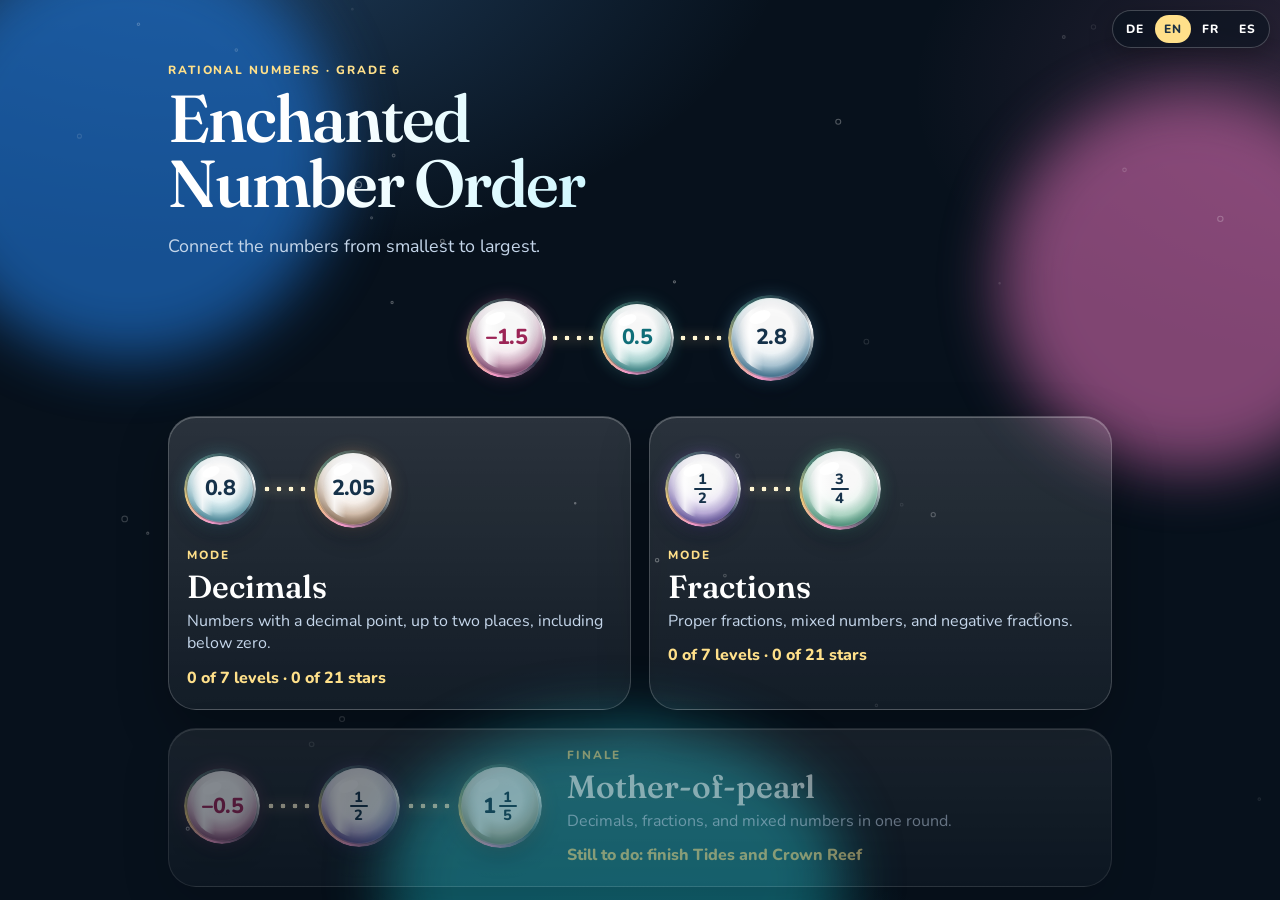
==== commit 9f1c3260: "Benennt das Spiel Zauberhafte Zahlenordnung. Englisch, Französisch und Spanisch bekommen denselben T" ====
--- a/Schimmerblasen.html
+++ b/Schimmerblasen.html
@@ -1,5 +1,5 @@
 <!DOCTYPE html>
-<!-- Schimmerblasen, eine Datei. Funktioniert ohne weitere Dateien und ohne Internet.
+<!-- Zauberhafte Zahlenordnung, eine Datei. Funktioniert ohne weitere Dateien und ohne Internet.
      Schriften: Fraunces (Copyright 2018 The Fraunces Project Authors) und
      Nunito (Copyright 2014 The Nunito Project Authors), SIL Open Font License 1.1.
      https://openfontlicense.org -->
@@ -7,8 +7,8 @@
 <head>
   <meta charset="utf-8">
   <meta name="viewport" content="width=device-width, initial-scale=1">
-  <title>Schimmerblasen</title>
-  <meta name="description" content="Rationale Zahlen von klein nach groß verbinden. Dezimalzahlen und Brüche, Klasse 6.">
+  <title>Zauberhafte Zahlenordnung</title>
+  <meta name="description" content="Zauberhafte Zahlenordnung. Rationale Zahlen von klein nach groß verbinden. Dezimalzahlen und Brüche, Klasse 6.">
   <link rel="icon" href="data:image/svg+xml,%3Csvg xmlns='http://www.w3.org/2000/svg' viewBox='0 0 32 32'%3E%3Ccircle cx='16' cy='16' r='12' fill='%23e8f7ff' stroke='%23f4c7e4' stroke-width='2'/%3E%3C/svg%3E">
   <style>
 @font-face {
@@ -119,6 +119,14 @@
 @keyframes titleShift {
   0%, 100% { background-position: 0% 50%; }
   50% { background-position: 100% 50%; }
+}
+
+#home h1 {
+  max-width: 18ch;
+  font-size: clamp(2.6rem, 6.2vw, 4.15rem);
+  line-height: 0.98;
+  white-space: pre-line;
+  text-wrap: balance;
 }
 
 .lead, .how, .fine {
@@ -650,6 +658,7 @@
   .lead, .card-lead, .how, .fine { font-size: 1rem; }
   .card-title { font-size: clamp(1.55rem, 7vw, 2rem); }
   h1 { font-size: clamp(1.7rem, 8vw, 2.7rem); }
+  #home h1 { font-size: clamp(1.85rem, 8.4vw, 2.45rem); }
   .top { align-items: flex-start; }
   #play .top { align-items: center; gap: 8px; }
   #play .hud-right { flex-direction: column; align-items: flex-end; gap: 4px; }
@@ -717,7 +726,7 @@
   <section class="screen" id="home" data-screen="home">
     <div class="home-wrap">
       <p class="eyebrow" data-i18n="eyebrow">Rationale Zahlen · Klasse 6</p>
-      <h1>Schimmerblasen</h1>
+      <h1 data-i18n="appTitle">Zauberhafte Zahlenordnung</h1>
       <p class="lead" data-i18n="lead">Verbinde die Zahlen von der kleinsten zur größten.</p>
       <div class="demo" aria-hidden="true">
         <div class="bubble deco is-neg" style="--size:74px;--hue:330;--sheen-delay:-.4s;--spin-dur:8s">
@@ -870,7 +879,7 @@
 
   <noscript><p>Zum Spielen muss JavaScript an sein. JavaScript needs to be on to play. JavaScript doit être activé pour jouer. Para jugar, JavaScript tiene que estar activado.</p></noscript>
   <script>
-/* Schimmerblasen — interface copy for de, en, fr, es.
+/* Zauberhafte Zahlenordnung — interface copy for de, en, fr, es.
    Number speech used by logic.js lives in speech(). */
 (function (root) {
   const LANGS = ["de", "en", "fr", "es"];
@@ -1121,7 +1130,8 @@
 
   const TEXT = {
     de: {
-      meta: "Rationale Zahlen von klein nach groß verbinden. Dezimalzahlen und Brüche, Klasse 6.",
+      appTitle: "Zauberhafte\nZahlenordnung",
+      meta: "Zauberhafte Zahlenordnung. Rationale Zahlen von klein nach groß verbinden. Dezimalzahlen und Brüche, Klasse 6.",
       eyebrow: "Rationale Zahlen · Klasse 6",
       lead: "Verbinde die Zahlen von der kleinsten zur größten.",
       cardDeziLead: "Zahlen mit Komma, bis zu zwei Stellen, auch unter null.",
@@ -1163,7 +1173,8 @@
       soundOff: "Ton aus",
     },
     en: {
-      meta: "Connect rational numbers from smallest to largest. Decimals and fractions, grade 6.",
+      appTitle: "Enchanted\nNumber Order",
+      meta: "Enchanted Number Order. Connect rational numbers from smallest to largest. Decimals and fractions, grade 6.",
       eyebrow: "Rational numbers · Grade 6",
       lead: "Connect the numbers from smallest to largest.",
       cardDeziLead: "Numbers with a decimal point, up to two places, including below zero.",
@@ -1205,7 +1216,8 @@
       soundOff: "Sound off",
     },
     fr: {
-      meta: "Relie des nombres rationnels du plus petit au plus grand. Décimaux et fractions, 6e.",
+      appTitle: "L'ordre enchanté\ndes nombres",
+      meta: "L'ordre enchanté des nombres. Relie des nombres rationnels du plus petit au plus grand. Décimaux et fractions, 6e.",
       eyebrow: "Nombres rationnels · 6e",
       lead: "Relie les nombres du plus petit au plus grand.",
       cardDeziLead: "Nombres à virgule, jusqu'à deux décimales, aussi sous zéro.",
@@ -1247,7 +1259,8 @@
       soundOff: "Son coupé",
     },
     es: {
-      meta: "Une números racionales de menor a mayor. Decimales y fracciones, 6.º.",
+      appTitle: "El orden encantado\nde los números",
+      meta: "El orden encantado de los números. Une números racionales de menor a mayor. Decimales y fracciones, 6.º.",
       eyebrow: "Números racionales · 6.º",
       lead: "Une los números del menor al mayor.",
       cardDeziLead: "Números con coma, hasta dos decimales, también bajo cero.",
@@ -1539,7 +1552,7 @@
 
   </script>
   <script>
-/* Schimmerblasen — rationale Zahlen vergleichen und ordnen (Klasse 6).
+/* Zauberhafte Zahlenordnung — rationale Zahlen vergleichen und ordnen (Klasse 6).
    All values stay exact fractions. Decimals are hundredths or tenths. */
 (function (root, factory) {
   const api = factory();
@@ -2572,6 +2585,11 @@
     return save.stars[mode][index - 1] > 0;
   }
 
+  function appTitle() {
+    const raw = I ? I.t("appTitle") : "Zauberhafte Zahlenordnung";
+    return raw.replace(/\s*\n\s*/g, " ");
+  }
+
   function show(name) {
     home.hidden = name !== "home";
     levelsScreen.hidden = name !== "levels";
@@ -2590,7 +2608,7 @@
     if (!SL.modes[mode]) {
       show("home");
       renderHome();
-      document.title = "Schimmerblasen";
+      document.title = appTitle();
       return;
     }
     if (parts[1] && /^\d+$/.test(parts[1])) {
@@ -2657,7 +2675,7 @@
     document.getElementById("levels-kicker").textContent = I ? I.t("choose") : "Wähle ein Level";
     document.getElementById("levels-title").textContent = copy.title;
     document.getElementById("levels-lead").textContent = copy.lead;
-    document.title = copy.title + " · Schimmerblasen";
+    document.title = copy.title + " · " + appTitle();
     const list = document.getElementById("level-list");
     list.replaceChildren();
     let markedNext = false;
@@ -2794,7 +2812,7 @@
     laidSize = { w: 0, h: 0 };
     const copy = levelCopy(mode, index);
     show("play");
-    document.title = copy.name + " · Schimmerblasen";
+    document.title = copy.name + " · " + appTitle();
     document.getElementById("play-title").textContent = copy.name;
     hintBtn.disabled = false;
     bubblesEl.replaceChildren();
@@ -3386,7 +3404,7 @@
     const resetBtn = document.getElementById("reset");
     resetBtn.textContent = resetArmed ? I.t("resetConfirm") : I.t("reset");
     if (!home.hidden) {
-      document.title = "Schimmerblasen";
+      document.title = appTitle();
       renderHome();
       return;
     }
@@ -3407,7 +3425,7 @@
       );
     });
     const copy = levelCopy(game.mode, game.index);
-    document.title = copy.name + " · Schimmerblasen";
+    document.title = copy.name + " · " + appTitle();
     document.getElementById("play-title").textContent = copy.name;
     goalEl.textContent = goalText();
     updateHud();
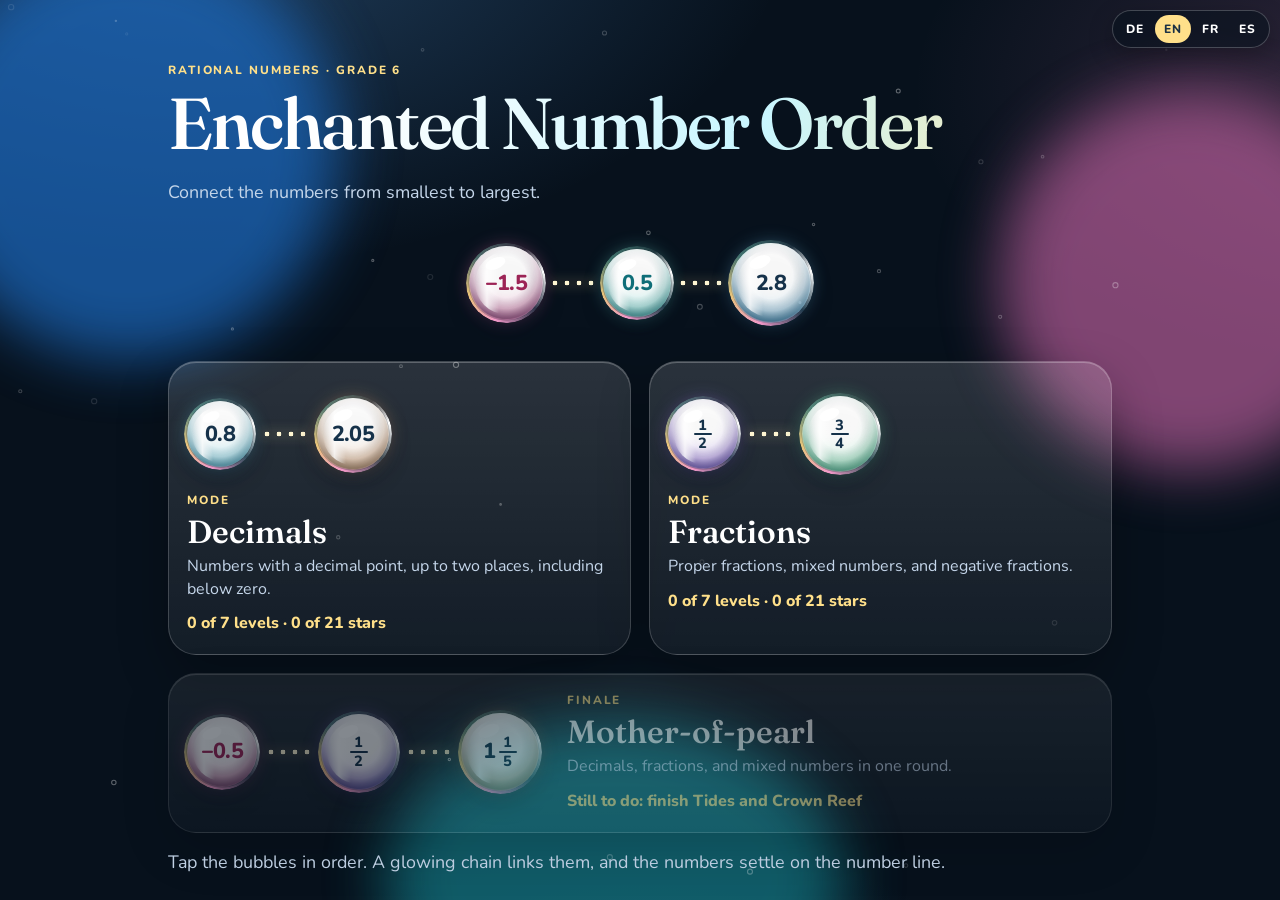
==== commit 568274c6: "Hält den Titel in einer Zeile. Die Unterlänge des g bleibt sichtbar." ====
--- a/Schimmerblasen.html
+++ b/Schimmerblasen.html
@@ -122,11 +122,13 @@
 }
 
 #home h1 {
-  max-width: 18ch;
-  font-size: clamp(2.6rem, 6.2vw, 4.15rem);
-  line-height: 0.98;
-  white-space: pre-line;
-  text-wrap: balance;
+  max-width: 100%;
+  font-size: clamp(2rem, 6.4vw, 4.5rem);
+  line-height: 1.05;
+  padding-bottom: 0.16em;
+  margin-bottom: -0.16em;
+  white-space: nowrap;
+  letter-spacing: -0.034em;
 }
 
 .lead, .how, .fine {
@@ -658,7 +660,6 @@
   .lead, .card-lead, .how, .fine { font-size: 1rem; }
   .card-title { font-size: clamp(1.55rem, 7vw, 2rem); }
   h1 { font-size: clamp(1.7rem, 8vw, 2.7rem); }
-  #home h1 { font-size: clamp(1.85rem, 8.4vw, 2.45rem); }
   .top { align-items: flex-start; }
   #play .top { align-items: center; gap: 8px; }
   #play .hud-right { flex-direction: column; align-items: flex-end; gap: 4px; }
@@ -1130,7 +1131,7 @@
 
   const TEXT = {
     de: {
-      appTitle: "Zauberhafte\nZahlenordnung",
+      appTitle: "Zauberhafte Zahlenordnung",
       meta: "Zauberhafte Zahlenordnung. Rationale Zahlen von klein nach groß verbinden. Dezimalzahlen und Brüche, Klasse 6.",
       eyebrow: "Rationale Zahlen · Klasse 6",
       lead: "Verbinde die Zahlen von der kleinsten zur größten.",
@@ -1173,7 +1174,7 @@
       soundOff: "Ton aus",
     },
     en: {
-      appTitle: "Enchanted\nNumber Order",
+      appTitle: "Enchanted Number Order",
       meta: "Enchanted Number Order. Connect rational numbers from smallest to largest. Decimals and fractions, grade 6.",
       eyebrow: "Rational numbers · Grade 6",
       lead: "Connect the numbers from smallest to largest.",
@@ -1216,7 +1217,7 @@
       soundOff: "Sound off",
     },
     fr: {
-      appTitle: "L'ordre enchanté\ndes nombres",
+      appTitle: "L'ordre enchanté des nombres",
       meta: "L'ordre enchanté des nombres. Relie des nombres rationnels du plus petit au plus grand. Décimaux et fractions, 6e.",
       eyebrow: "Nombres rationnels · 6e",
       lead: "Relie les nombres du plus petit au plus grand.",
@@ -1259,7 +1260,7 @@
       soundOff: "Son coupé",
     },
     es: {
-      appTitle: "El orden encantado\nde los números",
+      appTitle: "El orden encantado de los números",
       meta: "El orden encantado de los números. Une números racionales de menor a mayor. Decimales y fracciones, 6.º.",
       eyebrow: "Números racionales · 6.º",
       lead: "Une los números del menor al mayor.",
@@ -2632,6 +2633,28 @@
     return done + " von " + stars.length + " " + levelWord + " · " + total + " von " + stars.length * 3 + " Sternen";
   }
 
+  function fitAppTitle() {
+    const h1 = document.querySelector("#home h1");
+    if (!h1 || home.hidden) return;
+    const wrap = h1.parentElement;
+    const pad = parseFloat(getComputedStyle(wrap).paddingLeft) + parseFloat(getComputedStyle(wrap).paddingRight);
+    const available = wrap.clientWidth - pad - 4;
+    if (available < 8) return;
+    h1.style.fontSize = "";
+    let size = parseFloat(getComputedStyle(h1).fontSize);
+    if (!size) return;
+    const textWidth = () => {
+      const range = document.createRange();
+      range.selectNodeContents(h1);
+      return range.getBoundingClientRect().width;
+    };
+    h1.style.fontSize = size + "px";
+    for (let step = 0; step < 4 && textWidth() > available; step++) {
+      size = Math.max(15, size * available / textWidth());
+      h1.style.fontSize = size + "px";
+    }
+  }
+
   function renderHome() {
     document.getElementById("meta-dezi").textContent = summary("dezi");
     document.getElementById("meta-bruch").textContent = summary("bruch");
@@ -2645,6 +2668,7 @@
     document.getElementById("meta-misch").textContent = open
       ? summary("misch")
       : (I ? I.lockedMeta(tides, crown) : "Noch zu: " + tides + " und " + crown + " abschließen");
+    fitAppTitle();
   }
 
   function starSVG(on) {
@@ -3386,6 +3410,7 @@
   window.addEventListener("resize", () => {
     sizeCanvas();
     layout();
+    fitAppTitle();
     if (game && !play.hidden) renderLine();
   });
   if (typeof ResizeObserver === "function") {
@@ -3461,6 +3486,7 @@
   updateSoundButton();
   requestAnimationFrame(loop);
   route();
+  if (document.fonts && document.fonts.ready) document.fonts.ready.then(fitAppTitle);
 })();
 
   </script>
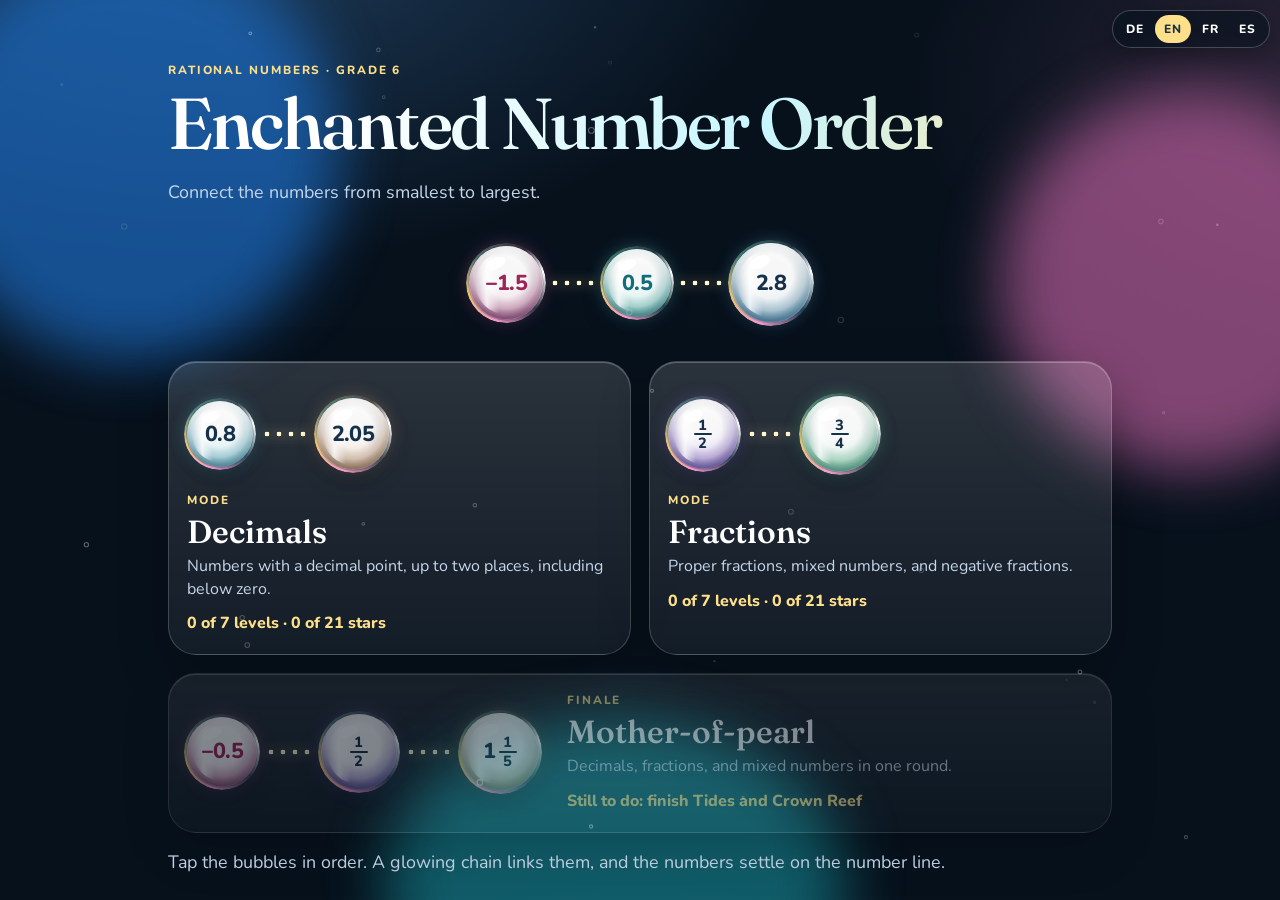
==== commit 6704837e: "Stoppt ein Level nach vier Fehlern. Der Versuch gibt keinen Stern, und die richtige Reihenfolge blei" ====
--- a/Schimmerblasen.html
+++ b/Schimmerblasen.html
@@ -818,7 +818,7 @@
           <p class="lead" id="levels-lead"></p>
         </div>
       </div>
-      <p class="fine" data-i18n="fine">Jeder Fehler und jede Hilfe kostet einen Stern. Drei Sterne gibt es ohne Fehler und ohne Hilfe.</p>
+      <p class="fine" data-i18n="fine">Jeder Fehler und jede Hilfe kostet einen Stern. Drei Sterne gibt es ohne Fehler und ohne Hilfe. Nach vier Fehlern endet das Level.</p>
       <div class="level-list" id="level-list"></div>
     </div>
   </section>
@@ -1144,7 +1144,7 @@
       reset: "Fortschritt löschen",
       resetConfirm: "Wirklich löschen?",
       backHome: "Start",
-      fine: "Jeder Fehler und jede Hilfe kostet einen Stern. Drei Sterne gibt es ohne Fehler und ohne Hilfe.",
+      fine: "Jeder Fehler und jede Hilfe kostet einen Stern. Drei Sterne gibt es ohne Fehler und ohne Hilfe. Nach vier Fehlern endet das Level.",
       backLevels: "Level",
       rule: "Merksatz",
       hint: "Hilfe",
@@ -1167,6 +1167,8 @@
       done3: "Wunderschön sortiert",
       done2: "Gut gelöst",
       done1: "Geschafft",
+      stoppedTitle: "Vier Versuche sind vorbei",
+      stoppedNote: "Das Level stoppt nach vier Fehlern. Versuch es noch einmal.",
       noteNew: "Neue Bestleistung.",
       noteHeld: "Bestleistung gehalten.",
       langLabel: "Sprache",
@@ -1187,7 +1189,7 @@
       reset: "Clear progress",
       resetConfirm: "Really clear?",
       backHome: "Home",
-      fine: "Each mistake and each hint costs one star. Three stars means no mistakes and no hints.",
+      fine: "Each mistake and each hint costs one star. Three stars means no mistakes and no hints. After four mistakes the level stops.",
       backLevels: "Levels",
       rule: "Rule",
       hint: "Hint",
@@ -1210,6 +1212,8 @@
       done3: "Beautifully sorted",
       done2: "Well solved",
       done1: "Done",
+      stoppedTitle: "Four tries are up",
+      stoppedNote: "The level stops after four mistakes. Try it again.",
       noteNew: "New best.",
       noteHeld: "Best score kept.",
       langLabel: "Language",
@@ -1230,7 +1234,7 @@
       reset: "Effacer la progression",
       resetConfirm: "Vraiment effacer ?",
       backHome: "Accueil",
-      fine: "Chaque erreur et chaque aide coûtent une étoile. Trois étoiles, c'est sans erreur et sans aide.",
+      fine: "Chaque erreur et chaque aide coûtent une étoile. Trois étoiles, c'est sans erreur et sans aide. Après quatre erreurs, le niveau s'arrête.",
       backLevels: "Niveaux",
       rule: "Mémo",
       hint: "Aide",
@@ -1253,6 +1257,8 @@
       done3: "Magnifiquement rangé",
       done2: "Bien résolu",
       done1: "Réussi",
+      stoppedTitle: "Quatre essais, c'est tout",
+      stoppedNote: "Le niveau s'arrête après quatre erreurs. Essaie encore.",
       noteNew: "Nouveau record.",
       noteHeld: "Record conservé.",
       langLabel: "Langue",
@@ -1273,7 +1279,7 @@
       reset: "Borrar el progreso",
       resetConfirm: "¿De verdad borrar?",
       backHome: "Inicio",
-      fine: "Cada error y cada ayuda cuestan una estrella. Tres estrellas significa sin errores y sin ayudas.",
+      fine: "Cada error y cada ayuda cuestan una estrella. Tres estrellas significa sin errores y sin ayudas. Tras cuatro errores, el nivel se detiene.",
       backLevels: "Niveles",
       rule: "Regla",
       hint: "Ayuda",
@@ -1296,6 +1302,8 @@
       done3: "Preciosamente ordenado",
       done2: "Bien resuelto",
       done1: "Conseguido",
+      stoppedTitle: "Se acabaron los cuatro intentos",
+      stoppedNote: "El nivel se detiene tras cuatro errores. Inténtalo de nuevo.",
       noteNew: "Nueva mejor marca.",
       noteHeld: "Mejor marca conservada.",
       langLabel: "Idioma",
@@ -2828,6 +2836,7 @@
       mistakes: 0,
       hints: 0,
       done: false,
+      stopped: false,
       linked: [],
       segments: [],
       bubbles: [],
@@ -3004,10 +3013,10 @@
     document.getElementById("play-kicker").textContent = I
       ? I.progress(modeTitle, game.next, game.items.length)
       : modeTitle + " · " + game.next + " von " + game.items.length;
-    const possible = Math.max(1, 3 - game.mistakes - game.hints);
+    const possible = game.done ? game.earned : Math.max(1, 3 - game.mistakes - game.hints);
     renderStars(
       document.getElementById("live-stars"),
-      game.done ? Math.max(1, 3 - game.mistakes - game.hints) : possible,
+      possible,
       I ? I.starsLeft(possible) : possible + " von 3 Sternen noch möglich"
     );
   }
@@ -3073,7 +3082,8 @@
       playBad();
       game.lastWrong = { picked: item, correct: game.items[game.next] };
       setFeedback(wrongMessage(item, game.items[game.next]), "bad", "bad");
-      updateHud();
+      if (game.mistakes >= 4) stopLevel();
+      else updateHud();
       return;
     }
     connect(bubble);
@@ -3170,6 +3180,7 @@
 
   function finish() {
     game.done = true;
+    game.stopped = false;
     hintBtn.disabled = true;
     game.earned = Math.max(1, 3 - game.mistakes - game.hints);
     game.prevStars = save.stars[game.mode][game.index];
@@ -3183,45 +3194,73 @@
     dialog.showModal();
   }
 
+  function stopLevel() {
+    game.done = true;
+    game.stopped = true;
+    game.earned = 0;
+    game.prevStars = save.stars[game.mode][game.index];
+    hintBtn.disabled = true;
+    game.elapsed = performance.now() - game.t0;
+    updateHud();
+    renderDone();
+    closeAction = "levels";
+    dialog.showModal();
+  }
+
   function renderDone() {
     const copy = levelCopy(game.mode, game.index);
     const earned = game.earned;
     const prev = game.prevStars;
     document.getElementById("done-kicker").textContent = copy.name;
-    document.getElementById("done-title").textContent = I
-      ? I.doneTitle(earned)
-      : (earned === 3 ? "Wunderschön sortiert" : earned === 2 ? "Gut gelöst" : "Geschafft");
-    renderStars(document.getElementById("done-stars"), earned, I ? I.stars(earned) : earned + " von 3 Sternen", true);
     document.getElementById("done-stats").textContent = I
       ? I.statsLine(game.mistakes, game.hints, game.elapsed)
       : statsLine(game.elapsed);
-    document.getElementById("done-note").textContent = I ? I.note(earned, prev) : noteFor(earned, prev);
-    const seq = document.getElementById("done-seq");
-    seq.replaceChildren();
-    game.items.forEach((item, i) => {
-      if (i > 0) {
-        const arrow = document.createElement("span");
-        arrow.className = "seq-arrow";
-        arrow.textContent = "→";
-        seq.appendChild(arrow);
+    const seqLabel = document.getElementById("done-seq-label");
+    if (game.stopped) {
+      document.getElementById("done-title").textContent = I ? I.t("stoppedTitle") : "Vier Versuche sind vorbei";
+      renderStars(document.getElementById("done-stars"), 0, I ? I.stars(0) : "0 von 3 Sternen", true);
+      document.getElementById("done-note").textContent = I
+        ? I.t("stoppedNote")
+        : "Das Level stoppt nach vier Fehlern. Versuch es noch einmal.";
+      document.getElementById("done-seq").replaceChildren();
+      document.getElementById("done-order").textContent = "";
+      seqLabel.hidden = true;
+    } else {
+      document.getElementById("done-title").textContent = I
+        ? I.doneTitle(earned)
+        : (earned === 3 ? "Wunderschön sortiert" : earned === 2 ? "Gut gelöst" : "Geschafft");
+      renderStars(document.getElementById("done-stars"), earned, I ? I.stars(earned) : earned + " von 3 Sternen", true);
+      document.getElementById("done-note").textContent = I ? I.note(earned, prev) : noteFor(earned, prev);
+      seqLabel.hidden = false;
+      const seq = document.getElementById("done-seq");
+      seq.replaceChildren();
+      game.items.forEach((item, i) => {
+        if (i > 0) {
+          const arrow = document.createElement("span");
+          arrow.className = "seq-arrow";
+          arrow.textContent = "→";
+          seq.appendChild(arrow);
+        }
+        const token = document.createElement("span");
+        fillToken(token, item);
+        seq.appendChild(token);
+      });
+      const spoken = game.items.map((item) => item.aria).join(", ");
+      document.getElementById("done-order").textContent = I ? I.order(spoken) : "Von klein nach groß: " + spoken;
+      const last = game.index >= SL.modes[game.mode].levels.length - 1;
+      const all = save.stars[game.mode].every((n) => n > 0);
+      let extra = "";
+      if (game.mode === "misch" && all) extra = I ? I.extraCapstone() : " Das Abschlusslevel ist geschafft.";
+      else if (last && all) extra = I ? I.extraMode() : " Alle Level in diesem Modus sind geschafft.";
+      if (game.mode !== "misch" && last && prev === 0 && capstoneOpen()) {
+        const finale = levelCopy("misch", 0).name;
+        extra += I ? I.extraOpen(finale) : " " + finale + " ist jetzt offen.";
       }
-      const token = document.createElement("span");
-      fillToken(token, item);
-      seq.appendChild(token);
-    });
-    const spoken = game.items.map((item) => item.aria).join(", ");
-    document.getElementById("done-order").textContent = I ? I.order(spoken) : "Von klein nach groß: " + spoken;
-    const last = game.index >= SL.modes[game.mode].levels.length - 1;
-    document.getElementById("done-next").hidden = last;
-    const all = save.stars[game.mode].every((n) => n > 0);
-    let extra = "";
-    if (game.mode === "misch" && all) extra = I ? I.extraCapstone() : " Das Abschlusslevel ist geschafft.";
-    else if (last && all) extra = I ? I.extraMode() : " Alle Level in diesem Modus sind geschafft.";
-    if (game.mode !== "misch" && last && prev === 0 && capstoneOpen()) {
-      const finale = levelCopy("misch", 0).name;
-      extra += I ? I.extraOpen(finale) : " " + finale + " ist jetzt offen.";
-    }
-    if (extra) document.getElementById("done-note").textContent += extra;
+      if (extra) document.getElementById("done-note").textContent += extra;
+    }
+    const nextIndex = game.index + 1;
+    const hasNext = nextIndex < SL.modes[game.mode].levels.length && unlocked(game.mode, nextIndex);
+    document.getElementById("done-next").hidden = !hasNext;
   }
 
   function statsLine(ms) {
